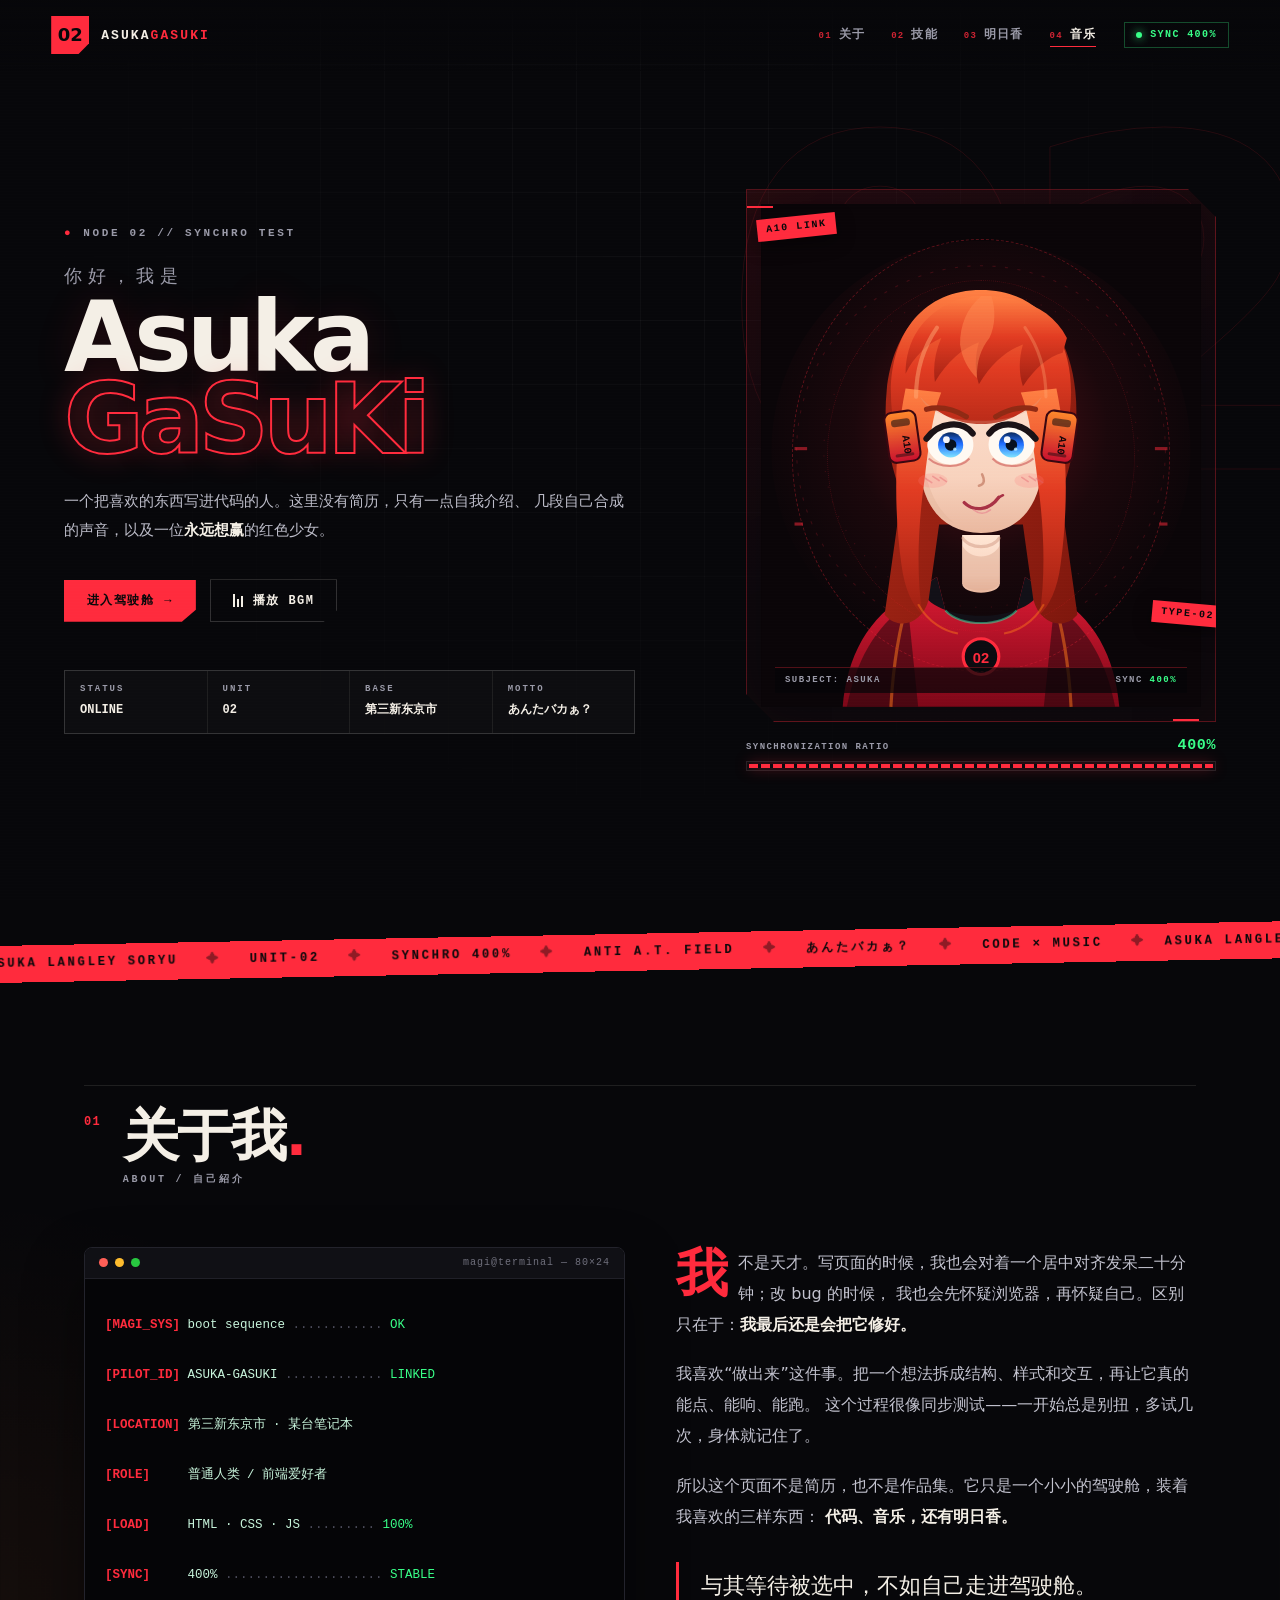
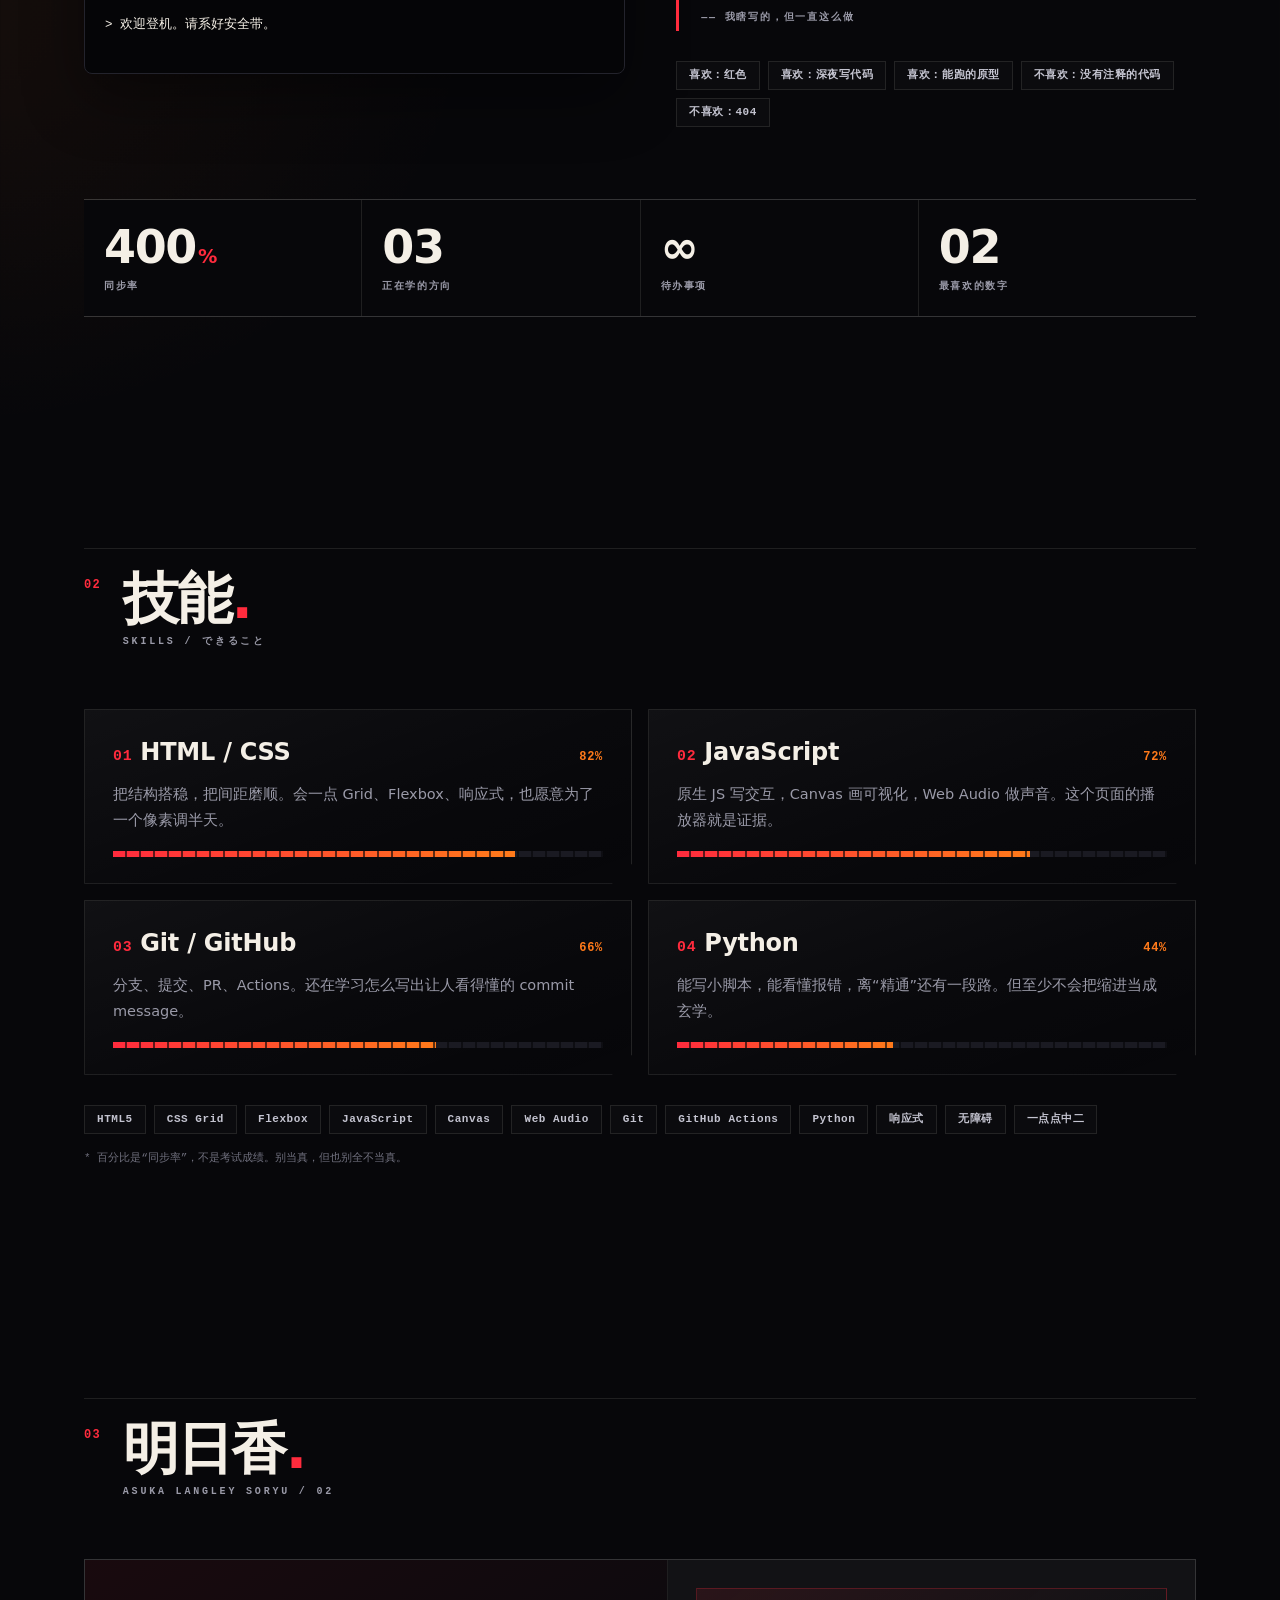
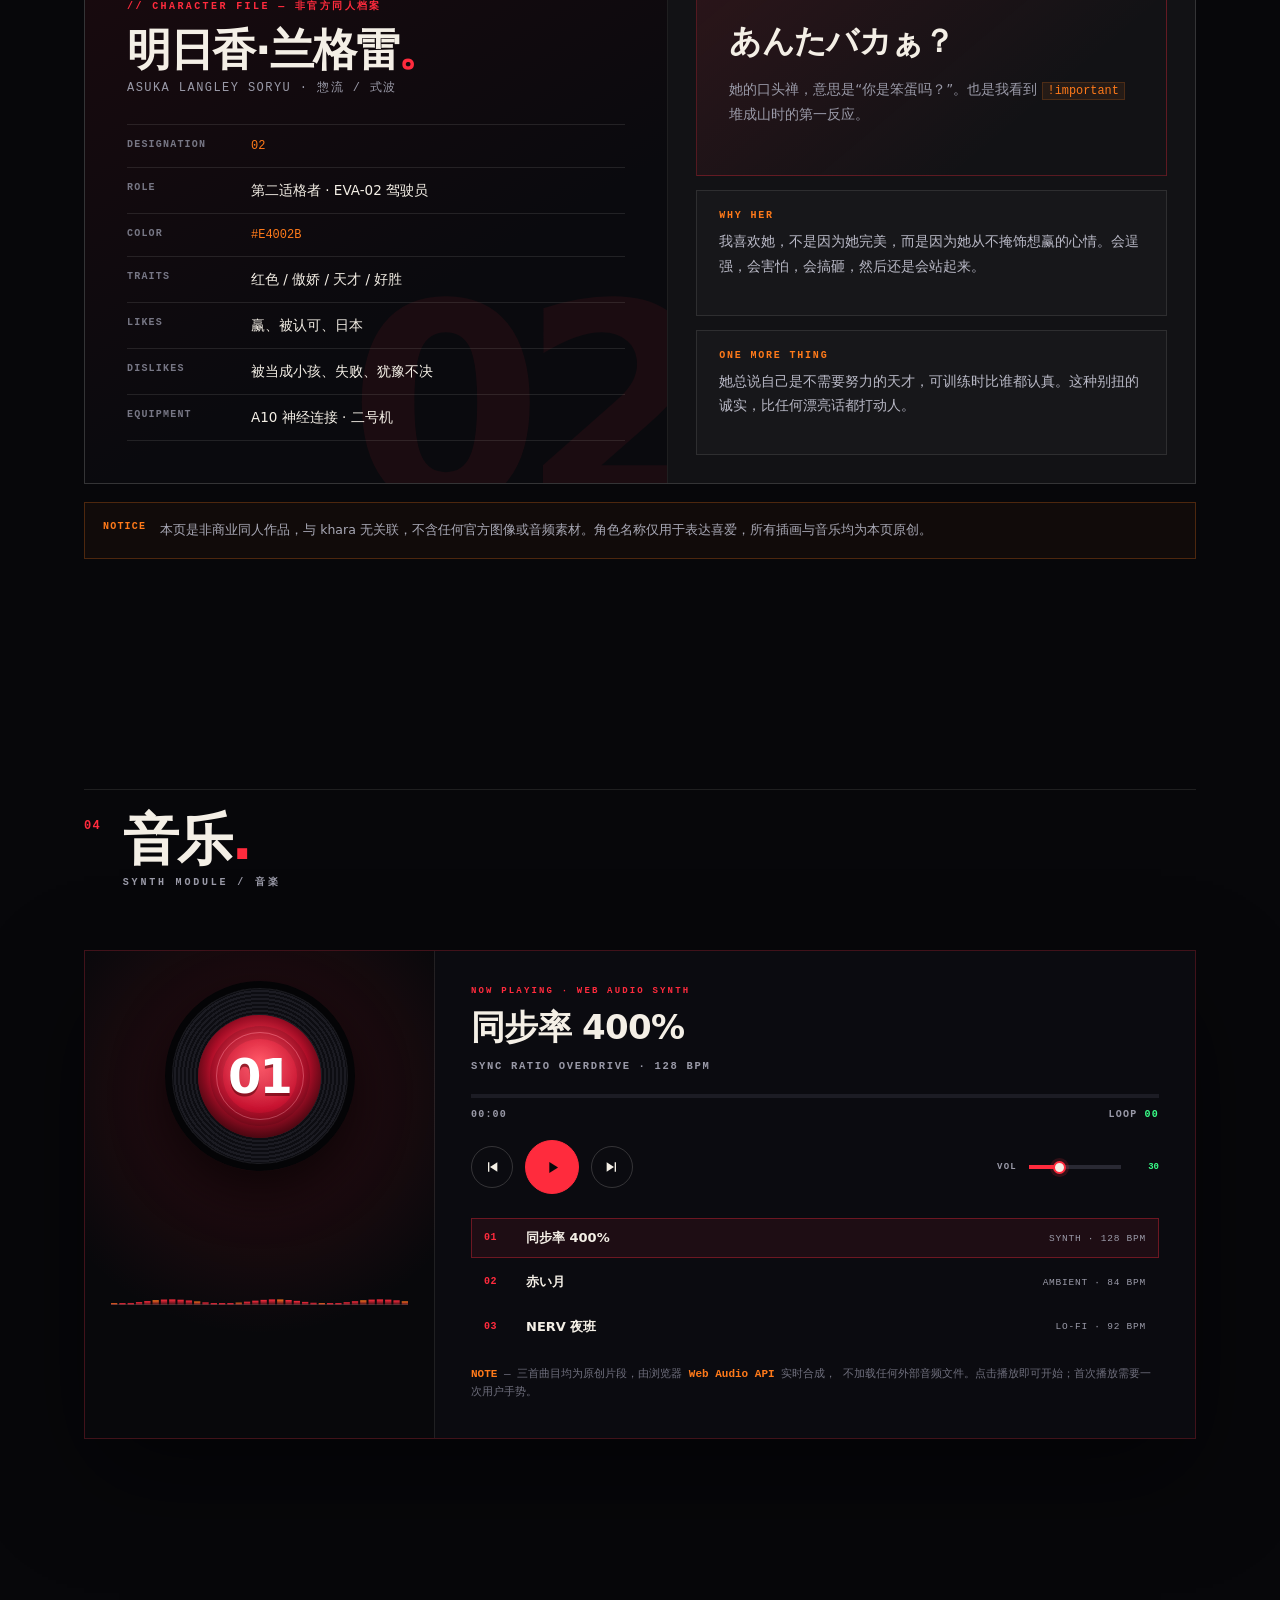
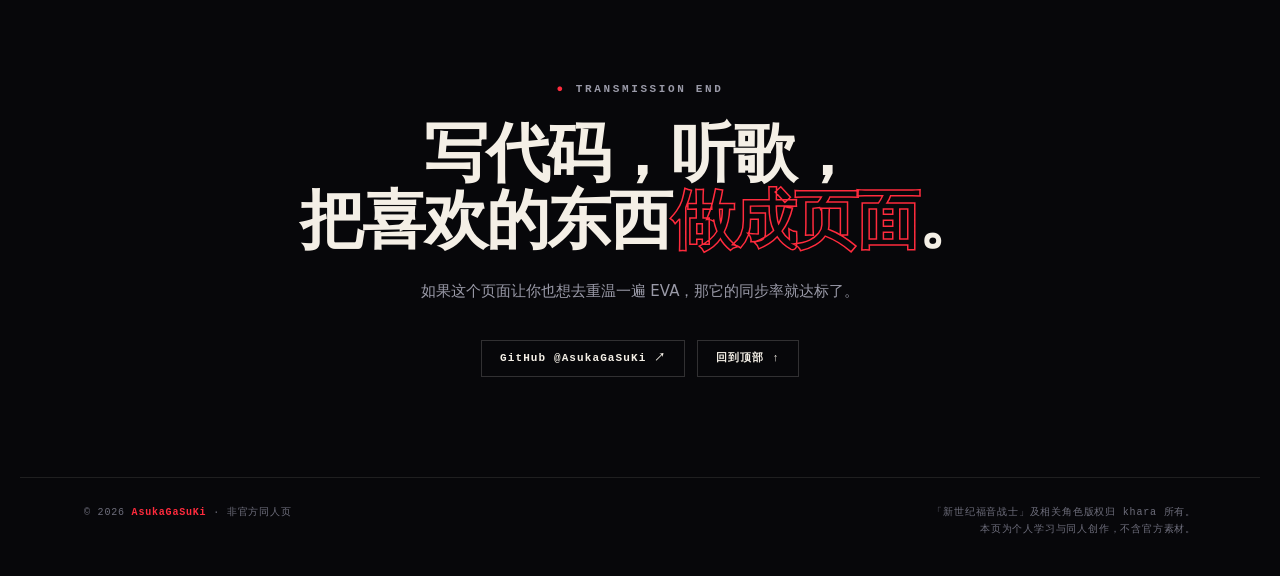
==== members/AsukaGaSuKi/index.html @ 510be4c4 "feat: 添加明日香主题个人网站" ====
<!DOCTYPE html>
<html lang="zh-CN">
<head>
<meta charset="UTF-8">
<meta name="viewport" content="width=device-width, initial-scale=1">
<title>AsukaGaSuKi | 同步率 400%</title>
<meta name="description" content="一个关于代码、音乐与明日香的非官方个人主页。">
<meta name="theme-color" content="#07070a">
<meta name="robots" content="index,follow">
<link rel="icon" href="data:image/svg+xml,%3Csvg xmlns='http://www.w3.org/2000/svg' viewBox='0 0 64 64'%3E%3Crect width='64' height='64' fill='%23ff2b3d'/%3E%3Ctext x='32' y='45' font-family='Arial Black,Arial,sans-serif' font-size='34' font-weight='900' text-anchor='middle' fill='%2307070a'%3E02%3C/text%3E%3C/svg%3E">
<script>document.documentElement.classList.add('js');</script>
<style>
/* ============================================================
   02 / 基础
   ============================================================ */
:root{
  --bg:#07070a;
  --bg2:#0c0c11;
  --panel:#101016;
  --line:rgba(244,239,230,.1);
  --line-strong:rgba(244,239,230,.18);
  --cream:#f4efe6;
  --muted:#9a9aa8;
  --red:#ff2b3d;
  --red-deep:#c8102e;
  --orange:#ff7a1a;
  --green:#39ff88;
  --display:"Arial Black","Segoe UI Black","Noto Sans SC",system-ui,sans-serif;
  --body:"Segoe UI","Noto Sans SC","Microsoft YaHei",system-ui,sans-serif;
  --mono:"Cascadia Code",Consolas,"SFMono-Regular",ui-monospace,monospace;
  --ease:cubic-bezier(.2,.8,.2,1);
}
*,*::before,*::after{box-sizing:border-box}
html{scroll-behavior:smooth;scroll-padding-top:92px;-webkit-text-size-adjust:100%}
body{
  margin:0;
  overflow-x:hidden;
  background:
    radial-gradient(1200px 800px at 85% -10%,rgba(255,43,61,.14),transparent 60%),
    radial-gradient(900px 700px at -5% 30%,rgba(255,122,26,.06),transparent 60%),
    var(--bg);
  color:var(--cream);
  font-family:var(--body);
  font-size:16px;
  line-height:1.7;
  -webkit-font-smoothing:antialiased;
}
body::before{
  content:"";
  position:fixed;inset:0;z-index:0;pointer-events:none;
  background-image:
    linear-gradient(rgba(255,255,255,.035) 1px,transparent 1px),
    linear-gradient(90deg,rgba(255,255,255,.035) 1px,transparent 1px);
  background-size:64px 64px;
  -webkit-mask-image:radial-gradient(circle at 50% 28%,#000 0%,transparent 72%);
  mask-image:radial-gradient(circle at 50% 28%,#000 0%,transparent 72%);
}
body::after{
  content:"";
  position:fixed;inset:0;z-index:90;pointer-events:none;opacity:.32;
  background:repeating-linear-gradient(0deg,rgba(255,255,255,.05) 0 1px,transparent 1px 3px);
  mix-blend-mode:overlay;
}
::selection{background:var(--red);color:#08080a}
img,svg{display:block;max-width:100%}
a{color:inherit}
button{font:inherit;color:inherit}
h1,h2,h3,p,ul,dl,dd,figure,blockquote{margin:0}
ul{padding:0;list-style:none}
:focus-visible{outline:2px solid var(--orange);outline-offset:4px}
.skip-link{
  position:fixed;left:16px;top:-80px;z-index:200;
  padding:10px 16px;background:var(--cream);color:#08080a;
  font:700 13px var(--mono);text-decoration:none;transition:top .2s var(--ease);
}
.skip-link:focus{top:16px}

/* ============================================================
   顶栏 / 滚动进度
   ============================================================ */
.progress-rail{position:fixed;top:0;left:0;right:0;height:2px;z-index:120;background:transparent}
.progress-rail span{display:block;height:100%;width:0;background:linear-gradient(90deg,var(--red),var(--orange))}
.site-header{
  position:fixed;top:0;left:0;right:0;z-index:100;
  display:flex;align-items:center;gap:28px;
  padding:16px clamp(18px,4vw,56px);
  border-bottom:1px solid transparent;
  background:linear-gradient(180deg,rgba(7,7,10,.94),rgba(7,7,10,.4) 70%,transparent);
  transition:background .3s var(--ease),border-color .3s var(--ease),padding .3s var(--ease);
}
.site-header.scrolled{
  padding-top:10px;padding-bottom:10px;
  background:rgba(7,7,10,.92);
  border-color:var(--line);
  -webkit-backdrop-filter:blur(12px);
  backdrop-filter:blur(12px);
}
.logo{display:flex;align-items:center;gap:12px;text-decoration:none;flex-shrink:0}
.logo-box{
  display:grid;place-items:center;
  width:38px;height:38px;
  background:var(--red);color:#08080a;
  font:900 18px/1 var(--display);
  clip-path:polygon(0 0,100% 0,100% 72%,72% 100%,0 100%);
  transition:transform .25s var(--ease),background .25s;
}
.logo:hover .logo-box{transform:rotate(-6deg) scale(1.05);background:var(--orange)}
.logo-text{font:800 13px/1 var(--mono);letter-spacing:.16em}
.logo-text em{font-style:normal;color:var(--red)}
.nav{display:flex;align-items:center;gap:26px;margin-left:auto}
.nav a{
  position:relative;
  display:flex;align-items:baseline;gap:7px;
  padding:6px 0;
  font:600 12px/1 var(--mono);letter-spacing:.1em;
  color:var(--muted);text-decoration:none;
  transition:color .2s;
}
.nav a span{font-size:9px;color:var(--red);opacity:.8}
.nav a::after{
  content:"";position:absolute;left:0;right:100%;bottom:0;height:1px;
  background:var(--red);transition:right .25s var(--ease);
}
.nav a:hover,.nav a.active{color:var(--cream)}
.nav a:hover::after,.nav a.active::after{right:0}
.sys-state{
  display:flex;align-items:center;gap:8px;
  padding:7px 11px;border:1px solid rgba(57,255,136,.28);
  font:600 10px/1 var(--mono);letter-spacing:.14em;color:var(--green);
  white-space:nowrap;
}
.sys-state i{
  width:6px;height:6px;border-radius:50%;background:var(--green);
  box-shadow:0 0 10px var(--green);
  animation:pulse 1.8s ease-in-out infinite;
}
@keyframes pulse{0%,100%{opacity:1;transform:scale(1)}50%{opacity:.35;transform:scale(.75)}}

/* ============================================================
   Hero
   ============================================================ */
.hero{
  position:relative;z-index:1;
  display:grid;grid-template-columns:minmax(0,1.05fr) minmax(0,.95fr);
  gap:clamp(32px,5vw,80px);
  align-items:center;
  max-width:1440px;min-height:100svh;
  margin:0 auto;
  padding:150px clamp(20px,5vw,80px) 90px;
}
.hero-ghost{
  position:absolute;right:-2vw;top:16%;z-index:0;
  font:900 clamp(260px,36vw,560px)/.72 var(--display);
  letter-spacing:-.06em;
  color:transparent;
  -webkit-text-stroke:1px rgba(255,43,61,.12);
  pointer-events:none;user-select:none;
}
.hero-copy{position:relative;z-index:2;max-width:660px}
.eyebrow{
  display:flex;align-items:center;gap:10px;
  margin-bottom:26px;
  font:600 11px/1.4 var(--mono);letter-spacing:.24em;
  color:var(--muted);text-transform:uppercase;
}
.eyebrow .blink{color:var(--red);animation:pulse 1.4s steps(2,end) infinite}
.hero h1{margin-bottom:26px}
.h1-small{
  display:block;margin-bottom:12px;
  font:500 clamp(14px,1.4vw,18px)/1 var(--body);
  letter-spacing:.34em;color:var(--muted);
}
.h1-big{display:block;font-family:var(--display);font-size:clamp(52px,7.6vw,112px);line-height:.84;letter-spacing:-.055em}
.h1-big span{display:block}
.h1-big .solid{color:var(--cream);text-shadow:0 0 40px rgba(255,43,61,.12)}
.h1-big .outline{
  color:transparent;
  -webkit-text-stroke:2px var(--red);
  text-shadow:0 0 30px rgba(255,43,61,.25);
  transition:color .35s var(--ease),-webkit-text-stroke-color .35s;
}
.h1-big:hover .outline{color:rgba(255,43,61,.12)}
.hero-lead{max-width:560px;color:#bcbcc8;font-size:clamp(15px,1.2vw,17px);line-height:1.9}
.hero-lead strong{color:var(--cream);font-weight:600}
.hero-actions{display:flex;flex-wrap:wrap;align-items:center;gap:14px;margin-top:34px}
.btn{
  display:inline-flex;align-items:center;justify-content:center;gap:10px;
  padding:14px 22px;border:1px solid var(--line-strong);background:transparent;
  font:700 12px/1 var(--mono);letter-spacing:.12em;text-decoration:none;
  cursor:pointer;
  clip-path:polygon(0 0,100% 0,100% 72%,calc(100% - 14px) 100%,0 100%);
  transition:background .22s,color .22s,border-color .22s,transform .22s var(--ease);
}
.btn:hover{transform:translateY(-2px)}
.btn-primary{background:var(--red);border-color:var(--red);color:#08080a}
.btn-primary:hover{background:var(--orange);border-color:var(--orange)}
.btn-primary span{transition:transform .22s var(--ease)}
.btn-primary:hover span{transform:translateX(4px)}
.btn-ghost{color:var(--cream)}
.btn-ghost:hover{border-color:var(--red);color:var(--red)}
.eq{display:inline-flex;align-items:flex-end;gap:2px;height:13px}
.eq i{display:block;width:2px;height:100%;background:currentColor;transform-origin:bottom;animation:eq 1s ease-in-out infinite}
.eq i:nth-child(2){animation-delay:.18s;height:62%}
.eq i:nth-child(3){animation-delay:.36s;height:82%}
@keyframes eq{0%,100%{transform:scaleY(.35)}50%{transform:scaleY(1)}}
.facts{
  display:grid;grid-template-columns:repeat(4,minmax(0,1fr));
  gap:1px;margin-top:48px;
  background:var(--line);border:1px solid var(--line);
}
.facts div{background:rgba(7,7,10,.72);padding:14px 15px}
.facts dt{font:600 9px/1 var(--mono);letter-spacing:.22em;color:var(--muted)}
.facts dd{margin-top:8px;font:600 12px/1.4 var(--mono);color:var(--cream)}

.hero-art{position:relative;z-index:2;width:min(100%,470px);justify-self:end}
.art-hud{
  position:relative;padding:14px;
  border:1px solid rgba(255,43,61,.3);
  background:linear-gradient(155deg,rgba(255,43,61,.09),rgba(10,10,14,.5) 55%);
  clip-path:polygon(0 0,calc(100% - 28px) 0,100% 28px,100% 100%,28px 100%,0 calc(100% - 28px));
  box-shadow:0 40px 100px rgba(0,0,0,.55),inset 0 0 60px rgba(255,43,61,.05);
}
.art-hud::before,.art-hud::after{
  content:"";position:absolute;width:26px;height:2px;background:var(--red);z-index:3;
}
.art-hud::before{left:0;top:16px}
.art-hud::after{right:16px;bottom:0}
.art-inner{
  position:relative;overflow:hidden;
  background:radial-gradient(circle at 50% 34%,#220910,#08080c 68%);
  aspect-ratio:420/480;
}
.ring{
  position:absolute;inset:7%;z-index:2;
  border:1px dashed rgba(255,43,61,.32);border-radius:50%;
  animation:spin 48s linear infinite;pointer-events:none;
}
.ring.r2{inset:15%;border-style:dotted;animation-duration:34s;animation-direction:reverse;opacity:.6}
@keyframes spin{to{transform:rotate(360deg)}}
.portrait{position:relative;z-index:1;width:100%;height:100%;object-fit:cover}
.eye{transform-box:fill-box;transform-origin:center;animation:blink 7.5s infinite}
@keyframes blink{0%,92%,100%{transform:scaleY(1)}94%,95.5%{transform:scaleY(.06)}}
.art-tag{
  position:absolute;z-index:4;
  padding:6px 9px;background:var(--red);color:#08080a;
  font:800 10px/1 var(--mono);letter-spacing:.16em;
  box-shadow:0 6px 18px rgba(0,0,0,.45);
}
.tag-a{left:10px;top:26px;transform:rotate(-6deg)}
.tag-b{right:-8px;bottom:96px;transform:rotate(5deg)}
.art-caption{
  position:absolute;left:14px;right:14px;bottom:14px;z-index:4;
  display:flex;justify-content:space-between;gap:10px;
  padding:8px 10px;
  background:rgba(5,5,7,.72);
  border-top:1px solid rgba(255,43,61,.3);
  font:600 9px/1 var(--mono);letter-spacing:.16em;color:var(--muted);
}
.art-caption b{color:var(--green);font-weight:600}
.sync-wrap{margin-top:16px;font:600 9px/1 var(--mono);letter-spacing:.16em;color:var(--muted)}
.sync-top{display:flex;justify-content:space-between;align-items:baseline;margin-bottom:8px}
.sync-top b{font:800 15px/1 var(--mono);color:var(--green);letter-spacing:.04em}
.sync-track{height:10px;padding:2px;border:1px solid var(--line);background:#0a0a0e}
.sync-fill{
  height:100%;width:0;
  background:repeating-linear-gradient(90deg,var(--red) 0 9px,transparent 9px 12px);
  box-shadow:0 0 14px rgba(255,43,61,.5);
  transition:width 2s var(--ease);
}

/* ============================================================
   Marquee
   ============================================================ */
.marquee{
  position:relative;z-index:2;
  margin:34px 0 0;
  overflow:hidden;
  border-top:1px solid var(--red);
  border-bottom:1px solid var(--red);
  background:var(--red);color:#08080a;
  transform:rotate(-1.1deg) scale(1.02);
}
.marquee-track{display:flex;width:max-content;animation:marq 30s linear infinite}
.marquee-track span{
  display:block;padding:11px 0;
  font:800 12px/1 var(--mono);letter-spacing:.22em;white-space:nowrap;
}
.marquee-track span i{font-style:normal;padding:0 18px;opacity:.45}
@keyframes marq{to{transform:translateX(-50%)}}

/* ============================================================
   通用 section
   ============================================================ */
.section{
  position:relative;z-index:1;
  max-width:1240px;margin:0 auto;
  padding:clamp(76px,9vw,132px) clamp(20px,5vw,80px);
}
.section-head{
  display:grid;grid-template-columns:auto minmax(0,1fr);column-gap:22px;
  align-items:end;
  padding-top:22px;margin-bottom:clamp(36px,5vw,60px);
  border-top:1px solid var(--line);
}
.section-no{
  grid-row:span 2;align-self:start;
  font:800 12px/1 var(--mono);letter-spacing:.1em;color:var(--red);
  padding-top:8px;
}
.section-head h2{
  font:900 clamp(32px,4.4vw,58px)/1 var(--display);
  letter-spacing:-.03em;
}
.section-head h2 .dot{color:var(--red)}
.section-head p{
  grid-column:2;
  margin-top:8px;
  font:600 10px/1.4 var(--mono);letter-spacing:.28em;color:var(--muted);
  text-transform:uppercase;
}
[data-reveal]{transition:opacity .7s var(--ease),transform .7s var(--ease)}
.js [data-reveal]{opacity:0;transform:translateY(26px)}
.js [data-reveal].in{opacity:1;transform:none}

/* ============================================================
   01 关于
   ============================================================ */
.about-grid{
  display:grid;grid-template-columns:minmax(0,1.02fr) minmax(0,.98fr);
  gap:clamp(28px,4vw,56px);align-items:start;
}
.terminal{
  overflow:hidden;
  border:1px solid #23232c;border-radius:8px;
  background:#050507;
  box-shadow:0 24px 60px rgba(0,0,0,.4);
}
.terminal-bar{
  display:flex;align-items:center;gap:7px;
  padding:10px 14px;
  border-bottom:1px solid #202028;
  background:#101015;
}
.terminal-bar span{width:9px;height:9px;border-radius:50%;background:#2a2a33}
.terminal-bar span:nth-child(1){background:#ff5f57}
.terminal-bar span:nth-child(2){background:#febc2e}
.terminal-bar span:nth-child(3){background:#28c840}
.terminal-bar em{
  margin-left:auto;
  font:500 10px/1 var(--mono);letter-spacing:.1em;color:#6f6f7c;font-style:normal;
}
.boot-log{
  padding:22px 20px;min-height:250px;
  font:500 12.5px/2 var(--mono);color:#c8f5dc;
  white-space:pre-wrap;overflow-x:auto;
}
.boot-log .ln{display:block}
.js .boot-log .ln{opacity:0;animation:bootIn .32s var(--ease) forwards}
.boot-log .ln:nth-child(1){animation-delay:.15s}
.boot-log .ln:nth-child(2){animation-delay:.42s}
.boot-log .ln:nth-child(3){animation-delay:.69s}
.boot-log .ln:nth-child(4){animation-delay:.96s}
.boot-log .ln:nth-child(5){animation-delay:1.23s}
.boot-log .ln:nth-child(6){animation-delay:1.5s}
.boot-log .ln:nth-child(7){animation-delay:1.86s}
@keyframes bootIn{from{opacity:0;transform:translateX(-8px)}to{opacity:1;transform:none}}
.boot-log b{color:var(--red);font-weight:600}
.boot-log em{color:var(--green);font-style:normal}
.boot-log i{color:#4d4d5c;font-style:normal}
.boot-log .welcome{color:var(--cream)}
.about-copy p{color:#c2c2ce;font-size:16px;line-height:1.95;margin-bottom:18px}
.about-copy p:first-child::first-letter{
  float:left;margin:6px 10px 0 0;
  font:900 52px/.8 var(--display);color:var(--red);
}
.about-copy strong{color:var(--cream);font-weight:600}
blockquote.pull{
  margin:30px 0;
  padding:6px 0 6px 22px;
  border-left:3px solid var(--red);
  font-size:clamp(18px,2vw,22px);line-height:1.6;color:var(--cream);
}
blockquote.pull footer{
  margin-top:8px;font:600 10px/1.4 var(--mono);letter-spacing:.18em;color:var(--muted);
}
code{
  padding:1px 5px;
  font-family:var(--mono);font-size:.88em;color:var(--orange);
  background:rgba(255,122,26,.08);
  border:1px solid rgba(255,122,26,.18);
}
.stat-row{
  display:grid;grid-template-columns:repeat(4,minmax(0,1fr));
  gap:1px;margin-top:clamp(42px,6vw,72px);
  background:var(--line);border-top:1px solid var(--line);border-bottom:1px solid var(--line);
}
.stat{background:var(--bg);padding:24px 20px 22px}
.stat b{display:block;font:900 clamp(32px,4vw,46px)/1 var(--display);color:var(--cream);letter-spacing:-.03em}
.stat b small{font-size:.42em;color:var(--red);margin-left:2px}
.stat span{display:block;margin-top:10px;font:600 10px/1.4 var(--mono);letter-spacing:.16em;color:var(--muted)}

/* ============================================================
   02 技能
   ============================================================ */
.skill-grid{display:grid;grid-template-columns:repeat(2,minmax(0,1fr));gap:16px}
.skill-card{
  position:relative;
  padding:28px 28px 26px;
  border:1px solid var(--line);
  background:linear-gradient(160deg,rgba(255,255,255,.045),rgba(255,255,255,.012) 55%,transparent);
  clip-path:polygon(0 0,100% 0,100% calc(100% - 20px),calc(100% - 20px) 100%,0 100%);
  transition:border-color .3s,transform .3s var(--ease),background .3s;
}
.skill-card:hover{transform:translateY(-5px);border-color:rgba(255,43,61,.5);background:linear-gradient(160deg,rgba(255,43,61,.09),rgba(255,255,255,.015) 55%,transparent)}
.skill-top{display:flex;align-items:baseline;justify-content:space-between;gap:16px;margin-bottom:14px}
.skill-card h3{font:800 clamp(19px,2vw,24px)/1.2 var(--display);letter-spacing:-.01em}
.skill-card h3 span{color:var(--red);font-size:.62em;margin-right:8px;font-family:var(--mono);letter-spacing:.05em}
.skill-num{font:800 12px/1 var(--mono);color:var(--orange);letter-spacing:.06em}
.skill-card p{color:var(--muted);font-size:14.5px;line-height:1.8;min-height:52px}
.meter{position:relative;height:6px;margin-top:18px;background:#1a1a22;overflow:hidden}
.meter i{
  position:absolute;inset:0;width:var(--level,50%);
  background:linear-gradient(90deg,var(--red),var(--orange));
  transform:scaleX(0);transform-origin:left;
  transition:transform 1.2s var(--ease);
}
.skill-card.in .meter i{transform:scaleX(1)}
.meter::after{
  content:"";position:absolute;inset:0;pointer-events:none;
  background:repeating-linear-gradient(90deg,transparent 0 12px,rgba(7,7,10,.65) 12px 14px);
}
.tag-cloud{display:flex;flex-wrap:wrap;gap:8px;margin-top:30px}
.tag-cloud li{
  padding:8px 12px;border:1px solid var(--line);
  font:600 11px/1 var(--mono);letter-spacing:.05em;color:#c4c4d0;
  background:rgba(255,255,255,.02);
  transition:border-color .2s,color .2s,background .2s;
}
.tag-cloud li:hover{border-color:var(--red);color:var(--red);background:rgba(255,43,61,.06)}
.fineprint{margin-top:16px;font:500 11px/1.6 var(--mono);color:#6f6f7d}

/* ============================================================
   03 明日香
   ============================================================ */
.asuka-wrap{
  display:grid;grid-template-columns:minmax(0,1.05fr) minmax(0,.95fr);
  gap:1px;background:var(--line);border:1px solid var(--line);
}
.asuka-card{
  position:relative;overflow:hidden;
  padding:clamp(26px,3.4vw,42px);
  background:linear-gradient(150deg,#190a0e,#0a0a0e 62%);
}
.asuka-card::after{
  content:"02";position:absolute;right:-26px;bottom:-64px;
  font:900 clamp(180px,22vw,280px)/1 var(--display);
  color:rgba(255,43,61,.07);letter-spacing:-.08em;pointer-events:none;
}
.asuka-kicker{font:700 10px/1 var(--mono);letter-spacing:.24em;color:var(--red);margin-bottom:16px}
.asuka-card h3{
  font:900 clamp(26px,3.4vw,44px)/1.02 var(--display);
  letter-spacing:-.03em;margin-bottom:6px;
}
.asuka-card h3 em{font-style:normal;color:var(--red)}
.asuka-sub{margin-bottom:26px;font:500 12px/1.6 var(--mono);letter-spacing:.12em;color:var(--muted)}
.profile-rows{position:relative;z-index:1;display:grid;gap:0;border-top:1px solid var(--line)}
.profile-rows div{display:grid;grid-template-columns:110px minmax(0,1fr);gap:14px;padding:11px 0;border-bottom:1px solid var(--line)}
.profile-rows dt{font:600 10px/1.7 var(--mono);letter-spacing:.12em;color:#777785}
.profile-rows dd{font-size:13.5px;line-height:1.7;color:var(--cream)}
.profile-rows dd.mono{font-family:var(--mono);font-size:12px;color:var(--orange)}
.asuka-side{display:grid;gap:14px;padding:clamp(20px,2.6vw,28px);background:rgba(10,10,14,.6)}
.quote-big{
  padding:clamp(22px,3vw,32px);
  border:1px solid rgba(255,43,61,.28);
  background:linear-gradient(140deg,rgba(255,43,61,.1),transparent 70%);
}
.quote-big q{display:block;quotes:none;font:900 clamp(22px,2.6vw,32px)/1.3 var(--display);letter-spacing:-.02em}
.quote-big q::before,.quote-big q::after{content:""}
.quote-big p{margin-top:14px;color:var(--muted);font-size:13.5px;line-height:1.8}
.note-card{padding:20px 22px;border:1px solid var(--line);background:rgba(255,255,255,.02)}
.note-card h4{margin:0 0 8px;font:700 10px/1 var(--mono);letter-spacing:.18em;color:var(--orange)}
.note-card p{color:#b9b9c6;font-size:13.5px;line-height:1.8}
.notice{
  display:flex;gap:14px;align-items:flex-start;
  margin-top:18px;padding:16px 18px;
  border:1px solid rgba(255,122,26,.25);
  background:rgba(255,122,26,.045);
}
.notice b{flex-shrink:0;font:800 10px/1.6 var(--mono);letter-spacing:.12em;color:var(--orange)}
.notice p{font-size:12.5px;line-height:1.8;color:#a9a9b6}

/* ============================================================
   04 音乐
   ============================================================ */
.player{
  display:grid;grid-template-columns:minmax(270px,350px) minmax(0,1fr);
  border:1px solid rgba(255,43,61,.22);
  background:#0b0b10;
  box-shadow:0 40px 100px rgba(0,0,0,.45);
}
.player-visual{
  display:flex;flex-direction:column;align-items:center;gap:22px;
  padding:30px 26px;
  border-right:1px solid var(--line);
  background:radial-gradient(circle at 50% 30%,rgba(255,43,61,.16),transparent 62%),#08080b;
}
.disc{
  position:relative;
  display:grid;place-items:center;
  width:min(190px,58vw);aspect-ratio:1;border-radius:50%;
  border:7px solid #040406;
  background:repeating-radial-gradient(circle at 50% 50%,#1b1b22 0 2px,#0d0d12 2px 4px);
  box-shadow:0 20px 50px rgba(0,0,0,.65),inset 0 0 0 1px rgba(255,255,255,.06);
}
.disc::before{
  content:"";position:absolute;inset:15%;border-radius:50%;
  background:radial-gradient(circle at 50% 38%,#ff4d5e,#c8102e 48%,#650a18 78%,#2a040a);
  box-shadow:inset 0 0 24px rgba(0,0,0,.5);
}
.disc::after{
  content:"";position:absolute;width:88px;height:88px;border-radius:50%;
  border:1px solid rgba(255,255,255,.22);
  box-shadow:0 0 0 6px rgba(0,0,0,.12),inset 0 0 0 6px rgba(0,0,0,.1);
  z-index:1;
}
.disc span{
  position:relative;z-index:2;
  font:900 clamp(36px,4vw,48px)/1 var(--display);letter-spacing:-.04em;
  color:#fff;text-shadow:0 3px 0 rgba(80,0,8,.55),0 0 30px rgba(255,255,255,.25);
}
.player.playing .disc{animation:spin 9s linear infinite}
.viz{width:100%;height:112px;display:block}
.player-main{display:flex;flex-direction:column;gap:12px;padding:clamp(24px,3vw,36px)}
.player-kicker{font:700 9px/1 var(--mono);letter-spacing:.24em;color:var(--red)}
.track-title{font:900 clamp(24px,2.8vw,34px)/1.15 var(--display);letter-spacing:-.02em}
.track-sub{font:600 10.5px/1.4 var(--mono);letter-spacing:.16em;color:var(--muted)}
.progress{position:relative;height:4px;margin-top:8px;background:#1c1c24;overflow:hidden}
.progress i{display:block;height:100%;width:0;background:linear-gradient(90deg,var(--red),var(--orange));box-shadow:0 0 10px rgba(255,43,61,.5)}
.time-row{display:flex;justify-content:space-between;gap:12px;font:600 10px/1 var(--mono);letter-spacing:.12em;color:var(--muted)}
.time-row b{color:var(--green);font-weight:600}
.controls{display:flex;align-items:center;gap:12px;margin-top:8px;flex-wrap:wrap}
.ctrl{
  display:grid;place-items:center;
  width:42px;height:42px;padding:0;
  border:1px solid var(--line-strong);border-radius:50%;
  background:transparent;cursor:pointer;
  transition:border-color .2s,color .2s,background .2s,transform .2s;
}
.ctrl:hover{border-color:var(--red);color:var(--red);transform:translateY(-2px)}
.ctrl svg{width:16px;height:16px}
.ctrl.play{
  width:54px;height:54px;
  border-color:var(--red);background:var(--red);color:#08080a;
}
.ctrl.play:hover{background:var(--orange);border-color:var(--orange);color:#08080a}
.ctrl.play svg{width:19px;height:19px}
.volume{display:flex;align-items:center;gap:10px;margin-left:auto;min-width:130px}
.volume label{font:600 9px/1 var(--mono);letter-spacing:.14em;color:var(--muted)}
.volume output{font:600 9px/1 var(--mono);color:var(--green);min-width:26px;text-align:right}
input[type="range"]{
  -webkit-appearance:none;appearance:none;
  width:92px;height:4px;padding:0;border:0;outline:none;cursor:pointer;
  background:linear-gradient(90deg,var(--red) var(--v,30%),#292933 var(--v,30%));
}
input[type="range"]::-webkit-slider-thumb{
  -webkit-appearance:none;appearance:none;
  width:13px;height:13px;border-radius:50%;background:var(--cream);
  border:2px solid var(--red);box-shadow:0 0 0 3px rgba(255,43,61,.16);
}
input[type="range"]::-moz-range-thumb{
  width:11px;height:11px;border-radius:50%;background:var(--cream);
  border:2px solid var(--red);
}
.tracklist{display:grid;gap:4px;margin-top:12px}
.tracklist button{
  display:grid;grid-template-columns:30px minmax(0,1fr) auto;align-items:center;gap:12px;
  padding:10px 12px;border:1px solid transparent;background:transparent;
  text-align:left;cursor:pointer;
  transition:background .2s,border-color .2s,padding .2s;
}
.tracklist button:hover{background:rgba(255,255,255,.035);border-color:var(--line)}
.tracklist button[aria-current="true"]{background:rgba(255,43,61,.08);border-color:rgba(255,43,61,.35)}
.tracklist .idx{font:700 10px/1 var(--mono);color:var(--red);letter-spacing:.06em}
.tracklist .name{font-size:13px;font-weight:600;line-height:1.4}
.tracklist .meta{font:500 9.5px/1.4 var(--mono);color:var(--muted);letter-spacing:.08em;white-space:nowrap}
.player-note{margin-top:6px;font:500 11px/1.7 var(--mono);color:#6f6f7d}
.player-note b{color:var(--orange);font-weight:600}
.player-error{display:none;color:#ff9aa4;font-size:12px;line-height:1.7}
.player-error.show{display:block}

/* ============================================================
   Outro / footer
   ============================================================ */
.outro{
  position:relative;z-index:1;
  max-width:1240px;margin:0 auto;
  padding:clamp(80px,10vw,150px) clamp(20px,5vw,80px) clamp(60px,8vw,100px);
  text-align:center;
}
.outro .eyebrow{justify-content:center;margin-bottom:22px}
.outro h2{
  font:900 clamp(32px,5vw,64px)/1.06 var(--display);
  letter-spacing:-.035em;margin-bottom:22px;
}
.outro h2 em{font-style:normal;color:transparent;-webkit-text-stroke:1.5px var(--red)}
.outro p.lead{max-width:560px;margin:0 auto;color:var(--muted);font-size:15px;line-height:1.9}
.outro-links{display:flex;flex-wrap:wrap;justify-content:center;gap:12px;margin-top:34px}
.outro-links a{
  display:inline-flex;align-items:center;gap:8px;
  padding:12px 18px;border:1px solid var(--line-strong);
  font:600 11px/1 var(--mono);letter-spacing:.1em;text-decoration:none;
  transition:border-color .2s,color .2s,background .2s;
}
.outro-links a:hover{border-color:var(--red);color:var(--red);background:rgba(255,43,61,.05)}
.site-footer{
  position:relative;z-index:1;
  display:flex;flex-wrap:wrap;justify-content:space-between;gap:16px;
  max-width:1240px;margin:0 auto;
  padding:26px clamp(20px,5vw,80px) 38px;
  border-top:1px solid var(--line);
  font:500 10px/1.7 var(--mono);letter-spacing:.08em;color:#6d6d7b;
}
.site-footer .disclaimer{max-width:520px;text-align:right}
.site-footer b{color:var(--red);font-weight:700}

/* ============================================================
   响应式
   ============================================================ */
@media (max-width:1080px){
  .nav{gap:18px}
  .sys-state{display:none}
  .hero{grid-template-columns:1fr;min-height:auto;padding-top:130px}
  .hero-copy{max-width:720px}
  .hero-art{justify-self:start;width:min(100%,440px);margin-top:10px}
  .hero-ghost{top:6%;right:-6vw;opacity:.7}
  .about-grid{grid-template-columns:1fr}
  .asuka-wrap{grid-template-columns:1fr}
  .player{grid-template-columns:1fr}
  .player-visual{border-right:0;border-bottom:1px solid var(--line)}
  .disc{width:150px}
  .viz{max-width:440px}
}
@media (max-width:760px){
  .site-header{gap:14px}
  .nav{display:none}
  .sys-state{display:flex;margin-left:auto}
  .logo-text{display:none}
  .hero{padding-top:112px;padding-bottom:64px}
  .facts{grid-template-columns:repeat(2,minmax(0,1fr))}
  .stat-row{grid-template-columns:repeat(2,minmax(0,1fr))}
  .skill-grid{grid-template-columns:1fr}
  .section-head{grid-template-columns:1fr;row-gap:10px}
  .section-no{grid-row:auto;padding-top:0}
  .section-head p{grid-column:1}
  .profile-rows div{grid-template-columns:96px minmax(0,1fr)}
  .volume{margin-left:0;width:100%}
  .site-footer{flex-direction:column}
  .site-footer .disclaimer{text-align:left}
}
@media (max-width:520px){
  body{font-size:15px}
  .boot-log{font-size:10.5px;line-height:2.05;padding:18px 14px}
  .hero{padding-left:18px;padding-right:18px}
  .section{padding-left:18px;padding-right:18px}
  .h1-big{font-size:clamp(44px,13vw,64px)}
  .hero-actions{flex-direction:column;align-items:stretch}
  .btn{justify-content:center}
  .tracklist .meta{display:none}
  .tracklist button{grid-template-columns:24px minmax(0,1fr)}
  .art-caption{font-size:8px;letter-spacing:.1em}
}
@media (prefers-reduced-motion:reduce){
  html{scroll-behavior:auto}
  *,*::before,*::after{
    animation-duration:.001ms !important;
    animation-iteration-count:1 !important;
    transition-duration:.001ms !important;
  }
  .js [data-reveal]{opacity:1;transform:none}
  .js .boot-log .ln{opacity:1}
}
</style>
</head>
<body>
<a class="skip-link" href="#main">跳到主要内容</a>
<div class="progress-rail" aria-hidden="true"><span id="scroll-progress"></span></div>

<header class="site-header" id="site-header">
  <a class="logo" href="#top" aria-label="回到顶部">
    <span class="logo-box" aria-hidden="true">02</span>
    <span class="logo-text">ASUKA<em>GASUKI</em></span>
  </a>
  <nav class="nav" aria-label="页面导航">
    <a href="#about"><span>01</span>关于</a>
    <a href="#skills"><span>02</span>技能</a>
    <a href="#asuka"><span>03</span>明日香</a>
    <a href="#music"><span>04</span>音乐</a>
  </nav>
  <div class="sys-state" aria-hidden="true"><i></i>SYNC 400%</div>
</header>

<main id="main">
  <section class="hero" id="top">
    <div class="hero-ghost" aria-hidden="true">02</div>

    <div class="hero-copy">
      <p class="eyebrow"><span class="blink">●</span> NODE 02 // SYNCHRO TEST</p>
      <h1>
        <span class="h1-small">你好，我是</span>
        <span class="h1-big"><span class="solid">Asuka</span><span class="outline">GaSuKi</span></span>
      </h1>
      <p class="hero-lead">
        一个把喜欢的东西写进代码的人。这里没有简历，只有一点自我介绍、
        几段自己合成的声音，以及一位<strong>永远想赢</strong>的红色少女。
      </p>
      <div class="hero-actions">
        <a class="btn btn-primary" href="#about">进入驾驶舱 <span aria-hidden="true">→</span></a>
        <button class="btn btn-ghost" id="hero-play" type="button">
          <span class="eq" aria-hidden="true"><i></i><i></i><i></i></span> 播放 BGM
        </button>
      </div>
      <dl class="facts">
        <div><dt>STATUS</dt><dd>ONLINE</dd></div>
        <div><dt>UNIT</dt><dd>02</dd></div>
        <div><dt>BASE</dt><dd>第三新东京市</dd></div>
        <div><dt>MOTTO</dt><dd>あんたバカぁ？</dd></div>
      </dl>
    </div>

    <div class="hero-art">
      <div class="art-hud">
        <span class="art-tag tag-a">A10 LINK</span>
        <span class="art-tag tag-b">TYPE-02</span>
        <div class="art-inner">
          <div class="ring" aria-hidden="true"></div>
          <div class="ring r2" aria-hidden="true"></div>
          <svg class="portrait" viewBox="0 0 420 480" role="img" aria-labelledby="portrait-title">
            <title id="portrait-title">明日香风格的红发少女矢量插画</title>
            <defs>
              <radialGradient id="halo" cx="50%" cy="45%" r="55%">
                <stop offset="0%" stop-color="#ff2b3d" stop-opacity=".3"/>
                <stop offset="55%" stop-color="#ff2b3d" stop-opacity=".07"/>
                <stop offset="100%" stop-color="#ff2b3d" stop-opacity="0"/>
              </radialGradient>
              <linearGradient id="hair" x1="0" y1="0" x2="0" y2="1">
                <stop offset="0%" stop-color="#ff8043"/>
                <stop offset="45%" stop-color="#e23c22"/>
                <stop offset="100%" stop-color="#9e1f12"/>
              </linearGradient>
              <linearGradient id="hairShade" x1="0" y1="0" x2="1" y2="1">
                <stop offset="0%" stop-color="#b02a17"/>
                <stop offset="100%" stop-color="#7e170d"/>
              </linearGradient>
              <linearGradient id="skin" x1="0" y1="0" x2="0" y2="1">
                <stop offset="0%" stop-color="#ffe6d5"/>
                <stop offset="70%" stop-color="#f8d2bd"/>
                <stop offset="100%" stop-color="#eab89f"/>
              </linearGradient>
              <linearGradient id="suit" x1="0" y1="0" x2="0" y2="1">
                <stop offset="0%" stop-color="#e01b34"/>
                <stop offset="100%" stop-color="#7d0718"/>
              </linearGradient>
              <linearGradient id="iris" x1="0" y1="0" x2="0" y2="1">
                <stop offset="0%" stop-color="#0a2a5e"/>
                <stop offset="45%" stop-color="#1f6cff"/>
                <stop offset="100%" stop-color="#7fe3ff"/>
              </linearGradient>
              <linearGradient id="clip" x1="0" y1="0" x2="0" y2="1">
                <stop offset="0%" stop-color="#ff8a2b"/>
                <stop offset="100%" stop-color="#c8102e"/>
              </linearGradient>
            </defs>

            <rect width="420" height="480" fill="#0a0508"/>
            <circle cx="210" cy="235" r="200" fill="url(#halo)"/>
            <g stroke="#ff2b3d" stroke-opacity=".18" fill="none">
              <circle cx="210" cy="235" r="176" stroke-dasharray="3 9"/>
              <circle cx="210" cy="235" r="150" stroke-dasharray="1 14"/>
            </g>
            <g fill="#ff2b3d" opacity=".5">
              <rect x="32" y="232" width="12" height="3"/>
              <rect x="376" y="232" width="12" height="3"/>
              <rect x="32" y="304" width="8" height="3"/>
              <rect x="380" y="304" width="8" height="3"/>
            </g>

            <path d="M 78 480 C 82 432 102 394 142 372 L 168 356 L 176 388 C 190 402 230 402 244 388 L 252 356 L 278 372 C 318 394 338 432 342 480 Z" fill="url(#suit)"/>
            <path d="M 82 480 C 90 438 108 404 140 382 L 150 480 Z" fill="#16060b" opacity=".5"/>
            <path d="M 338 480 C 330 438 312 404 280 382 L 270 480 Z" fill="#16060b" opacity=".5"/>
            <path d="M 176 388 C 190 404 230 404 244 388 L 252 356 L 268 366 C 258 402 162 402 152 366 L 168 356 Z" fill="#121017"/>
            <path d="M 176 388 C 190 404 230 404 244 388" fill="none" stroke="#2ee6a8" stroke-opacity=".5" stroke-width="2"/>
            <path d="M 142 372 C 132 404 126 442 124 480" stroke="#ff7a1a" stroke-opacity=".5" stroke-width="3" fill="none"/>
            <path d="M 278 372 C 288 404 294 442 296 480" stroke="#ff7a1a" stroke-opacity=".5" stroke-width="3" fill="none"/>
            <path d="M 192 316 L 228 316 L 228 362 C 228 374 192 374 192 362 Z" fill="url(#skin)"/>
            <path d="M 192 326 C 200 340 220 340 228 326 L 228 360 C 228 372 192 372 192 360 Z" fill="#d9a58c" opacity=".45"/>
            <path d="M 192 318 C 198 330 222 330 228 318" stroke="#c98f78" stroke-width="3" stroke-opacity=".45" fill="none"/>

            <path d="M 210 84 C 158 84 126 120 120 178 C 116 216 124 250 134 278 L 118 392 C 132 408 154 400 160 378 L 170 306 L 250 306 L 260 378 C 266 400 288 408 302 392 L 286 278 C 296 250 304 216 300 178 C 294 120 262 84 210 84 Z" fill="url(#hairShade)"/>
            <ellipse cx="148" cy="238" rx="13" ry="21" fill="url(#skin)"/>
            <ellipse cx="272" cy="238" rx="13" ry="21" fill="url(#skin)"/>
            <path d="M 145 230 C 149 234 149 242 145 248" stroke="#d9a58c" stroke-width="2" fill="none"/>
            <path d="M 275 230 C 271 234 271 242 275 248" stroke="#d9a58c" stroke-width="2" fill="none"/>

            <path d="M 210 138 C 244 138 270 158 270 194 L 269 244 C 268 288 246 314 210 314 C 174 314 152 288 151 244 L 150 194 C 150 158 176 138 210 138 Z" fill="url(#skin)"/>
            <path d="M 151 200 C 152 250 160 286 184 304 C 164 300 152 278 151 244 Z" fill="#e3b39a" opacity=".45"/>

            <path d="M 210 82 C 156 82 124 122 124 180 C 124 206 130 228 140 246 C 138 220 142 198 152 182 C 166 200 188 210 210 210 C 232 210 254 200 268 182 C 278 198 282 220 280 246 C 290 228 296 206 296 180 C 296 122 264 82 210 82 Z" fill="url(#hair)"/>
            <path d="M 210 88 C 186 88 164 100 150 120 C 142 132 138 146 138 162 C 146 146 158 134 172 128 C 166 142 164 156 166 170 C 178 150 192 138 208 132 C 204 146 204 160 208 172 C 220 152 234 140 250 134 C 246 148 246 162 250 174 C 262 156 274 146 288 142 L 292 128 C 278 100 248 88 210 88 Z" fill="url(#hair)"/>
            <path d="M 210 88 C 196 100 190 116 190 134 C 192 148 198 158 206 166 C 206 150 210 138 218 128 C 224 116 224 100 220 88 Z" fill="#ff8a52" opacity=".5"/>
            <path d="M 138 176 C 128 224 126 286 134 344 C 137 368 145 384 154 392 C 148 352 150 306 156 264 C 160 230 164 200 172 180 Z" fill="url(#hair)"/>
            <path d="M 282 176 C 292 224 294 286 286 344 C 283 368 275 384 266 392 C 272 352 270 306 264 264 C 260 230 256 200 248 180 Z" fill="url(#hair)"/>
            <path d="M 168 118 C 154 138 148 160 148 184" stroke="#ffb07a" stroke-width="4" stroke-linecap="round" fill="none" opacity=".45"/>
            <path d="M 252 118 C 266 138 272 160 272 184" stroke="#ffb07a" stroke-width="3" stroke-linecap="round" fill="none" opacity=".3"/>

            <path d="M 152 184 C 166 200 188 210 210 210 C 232 210 254 200 268 184 C 262 198 240 207 210 207 C 180 207 158 198 152 184 Z" fill="#d9a58c" opacity=".28"/>
            <path d="M 158 196 C 170 193 184 196 196 203" stroke="#8f2a14" stroke-width="5" stroke-linecap="round" fill="none"/>
            <path d="M 262 196 C 250 193 236 196 224 203" stroke="#8f2a14" stroke-width="5" stroke-linecap="round" fill="none"/>

            <g class="eye">
              <path d="M 160 224 C 170 211 190 209 200 220 C 204 226 204 236 198 242 C 188 252 170 250 163 240 C 158 234 158 229 160 224 Z" fill="#fff9f2"/>
              <path d="M 260 224 C 250 211 230 209 220 220 C 216 226 216 236 222 242 C 232 252 250 250 257 240 C 262 234 262 229 260 224 Z" fill="#fff9f2"/>
              <circle cx="181" cy="230" r="12" fill="url(#iris)"/>
              <circle cx="239" cy="230" r="12" fill="url(#iris)"/>
              <circle cx="181" cy="230" r="5.5" fill="#07111f"/>
              <circle cx="239" cy="230" r="5.5" fill="#07111f"/>
              <circle cx="177" cy="225" r="3.2" fill="#fff" opacity=".95"/>
              <circle cx="235" cy="225" r="3.2" fill="#fff" opacity=".95"/>
              <circle cx="185" cy="234" r="1.6" fill="#bfefff" opacity=".8"/>
              <circle cx="243" cy="234" r="1.6" fill="#bfefff" opacity=".8"/>
              <path d="M 158 224 C 170 208 192 206 202 219" stroke="#1a1216" stroke-width="6" stroke-linecap="round" fill="none"/>
              <path d="M 262 224 C 250 208 228 206 218 219" stroke="#1a1216" stroke-width="6" stroke-linecap="round" fill="none"/>
              <path d="M 160 243 C 170 252 190 253 199 243" stroke="#c94a4a" stroke-width="2" fill="none" opacity=".55"/>
              <path d="M 260 243 C 250 252 230 253 221 243" stroke="#c94a4a" stroke-width="2" fill="none" opacity=".55"/>
            </g>

            <path d="M 211 258 C 214 264 213 268 208 269" stroke="#d1927b" stroke-width="2.4" stroke-linecap="round" fill="none"/>
            <path d="M 194 285 C 202 293 217 294 227 280" stroke="#a83245" stroke-width="3.2" stroke-linecap="round" fill="none"/>
            <path d="M 227 280 l 4 -2" stroke="#a83245" stroke-width="2.4" stroke-linecap="round" fill="none"/>
            <path d="M 203 292 C 208 296 214 296 219 292" stroke="#e8848f" stroke-width="1.6" stroke-linecap="round" fill="none" opacity=".65"/>

            <ellipse cx="164" cy="264" rx="14" ry="7" fill="#ff7a7a" opacity=".22"/>
            <ellipse cx="256" cy="264" rx="14" ry="7" fill="#ff7a7a" opacity=".22"/>
            <g stroke="#e2606a" stroke-width="1.6" opacity=".4" stroke-linecap="round">
              <path d="M 157 262 l 6 4"/><path d="M 164 260 l 6 4"/><path d="M 171 261 l 6 4"/>
              <path d="M 249 261 l 6 4"/><path d="M 256 260 l 6 4"/><path d="M 263 262 l 6 4"/>
            </g>

            <g transform="rotate(-8 136 222)">
              <rect x="120" y="198" width="30" height="48" rx="7" fill="url(#clip)" stroke="#3a0710" stroke-width="2"/>
              <rect x="126" y="205" width="18" height="7" rx="3" fill="#0b0b10" opacity=".55"/>
              <text x="135" y="230" font-family="Consolas,monospace" font-size="10" font-weight="700" fill="#10060a" text-anchor="middle" transform="rotate(90 135 230)">A10</text>
              <rect x="126" y="238" width="18" height="3" rx="1.5" fill="#0b0b10" opacity=".45"/>
            </g>
            <g transform="rotate(8 284 222)">
              <rect x="270" y="198" width="30" height="48" rx="7" fill="url(#clip)" stroke="#3a0710" stroke-width="2"/>
              <rect x="276" y="205" width="18" height="7" rx="3" fill="#0b0b10" opacity=".55"/>
              <text x="285" y="230" font-family="Consolas,monospace" font-size="10" font-weight="700" fill="#10060a" text-anchor="middle" transform="rotate(90 285 230)">A10</text>
              <rect x="276" y="238" width="18" height="3" rx="1.5" fill="#0b0b10" opacity=".45"/>
            </g>

            <path d="M 150 382 C 160 400 176 408 188 410" stroke="#ff7a1a" stroke-width="2" opacity=".45" fill="none"/>
            <path d="M 270 382 C 260 400 244 408 232 410" stroke="#ff7a1a" stroke-width="2" opacity=".45" fill="none"/>
            <circle cx="210" cy="432" r="17" fill="#0b0b10" stroke="#ff2b3d" stroke-width="3"/>
            <text x="210" y="438" font-family="Arial Black,Arial,sans-serif" font-size="14" font-weight="900" fill="#ff2b3d" text-anchor="middle">02</text>
          </svg>
          <div class="art-caption"><span>SUBJECT: ASUKA</span><span>SYNC <b>400%</b></span></div>
        </div>
      </div>

      <div class="sync-wrap">
        <div class="sync-top"><span>SYNCHRONIZATION RATIO</span><b id="sync-value">0%</b></div>
        <div class="sync-track"><div class="sync-fill" id="sync-fill"></div></div>
      </div>
    </div>
  </section>

  <div class="marquee" aria-hidden="true">
    <div class="marquee-track">
      <span>ASUKA LANGLEY SORYU <i>✦</i> UNIT-02 <i>✦</i> SYNCHRO 400% <i>✦</i> ANTI A.T. FIELD <i>✦</i> あんたバカぁ？ <i>✦</i> CODE × MUSIC <i>✦</i> </span>
      <span>ASUKA LANGLEY SORYU <i>✦</i> UNIT-02 <i>✦</i> SYNCHRO 400% <i>✦</i> ANTI A.T. FIELD <i>✦</i> あんたバカぁ？ <i>✦</i> CODE × MUSIC <i>✦</i> </span>
    </div>
  </div>

  <section class="section" id="about" aria-labelledby="about-title">
    <header class="section-head" data-reveal>
      <span class="section-no">01</span>
      <h2 id="about-title">关于我<span class="dot">.</span></h2>
      <p>ABOUT / 自己紹介</p>
    </header>

    <div class="about-grid">
      <div class="terminal" data-reveal>
        <div class="terminal-bar" aria-hidden="true"><span></span><span></span><span></span><em>magi@terminal — 80×24</em></div>
        <pre class="boot-log" aria-label="终端启动日志"><span class="ln"><b>[MAGI_SYS]</b> boot sequence <i>............</i> <em>OK</em></span>
<span class="ln"><b>[PILOT_ID]</b> ASUKA-GASUKI <i>.............</i> <em>LINKED</em></span>
<span class="ln"><b>[LOCATION]</b> 第三新东京市 · 某台笔记本</span>
<span class="ln"><b>[ROLE]</b>     普通人类 / 前端爱好者</span>
<span class="ln"><b>[LOAD]</b>     HTML · CSS · JS <i>.........</i> <em>100%</em></span>
<span class="ln"><b>[SYNC]</b>     400% <i>.....................</i> <em>STABLE</em></span>
<span class="ln welcome">&gt; 欢迎登机。请系好安全带。</span></pre>
      </div>

      <div class="about-copy" data-reveal>
        <p>
          我不是天才。写页面的时候，我也会对着一个居中对齐发呆二十分钟；改 bug 的时候，
          我也会先怀疑浏览器，再怀疑自己。区别只在于：<strong>我最后还是会把它修好。</strong>
        </p>
        <p>
          我喜欢“做出来”这件事。把一个想法拆成结构、样式和交互，再让它真的能点、能响、能跑。
          这个过程很像同步测试——一开始总是别扭，多试几次，身体就记住了。
        </p>
        <p>
          所以这个页面不是简历，也不是作品集。它只是一个小小的驾驶舱，装着我喜欢的三样东西：
          <strong>代码、音乐，还有明日香。</strong>
        </p>
        <blockquote class="pull">
          与其等待被选中，不如自己走进驾驶舱。
          <footer>—— 我瞎写的，但一直这么做</footer>
        </blockquote>
        <ul class="tag-cloud">
          <li>喜欢：红色</li>
          <li>喜欢：深夜写代码</li>
          <li>喜欢：能跑的原型</li>
          <li>不喜欢：没有注释的代码</li>
          <li>不喜欢：404</li>
        </ul>
      </div>
    </div>

    <div class="stat-row" data-reveal>
      <div class="stat"><b>400<small>%</small></b><span>同步率</span></div>
      <div class="stat"><b>03</b><span>正在学的方向</span></div>
      <div class="stat"><b>∞</b><span>待办事项</span></div>
      <div class="stat"><b>02</b><span>最喜欢的数字</span></div>
    </div>
  </section>

  <section class="section" id="skills" aria-labelledby="skills-title">
    <header class="section-head" data-reveal>
      <span class="section-no">02</span>
      <h2 id="skills-title">技能<span class="dot">.</span></h2>
      <p>SKILLS / できること</p>
    </header>

    <div class="skill-grid">
      <article class="skill-card" style="--level:82%" data-reveal>
        <div class="skill-top"><h3><span>01</span>HTML / CSS</h3><b class="skill-num">82%</b></div>
        <p>把结构搭稳，把间距磨顺。会一点 Grid、Flexbox、响应式，也愿意为了一个像素调半天。</p>
        <div class="meter" role="img" aria-label="HTML 与 CSS 熟练度 82%"><i></i></div>
      </article>

      <article class="skill-card" style="--level:72%" data-reveal>
        <div class="skill-top"><h3><span>02</span>JavaScript</h3><b class="skill-num">72%</b></div>
        <p>原生 JS 写交互，Canvas 画可视化，Web Audio 做声音。这个页面的播放器就是证据。</p>
        <div class="meter" role="img" aria-label="JavaScript 熟练度 72%"><i></i></div>
      </article>

      <article class="skill-card" style="--level:66%" data-reveal>
        <div class="skill-top"><h3><span>03</span>Git / GitHub</h3><b class="skill-num">66%</b></div>
        <p>分支、提交、PR、Actions。还在学习怎么写出让人看得懂的 commit message。</p>
        <div class="meter" role="img" aria-label="Git 与 GitHub 熟练度 66%"><i></i></div>
      </article>

      <article class="skill-card" style="--level:44%" data-reveal>
        <div class="skill-top"><h3><span>04</span>Python</h3><b class="skill-num">44%</b></div>
        <p>能写小脚本，能看懂报错，离“精通”还有一段路。但至少不会把缩进当成玄学。</p>
        <div class="meter" role="img" aria-label="Python 熟练度 44%"><i></i></div>
      </article>
    </div>

    <ul class="tag-cloud" aria-label="技能标签">
      <li>HTML5</li><li>CSS Grid</li><li>Flexbox</li><li>JavaScript</li><li>Canvas</li>
      <li>Web Audio</li><li>Git</li><li>GitHub Actions</li><li>Python</li><li>响应式</li>
      <li>无障碍</li><li>一点点中二</li>
    </ul>
    <p class="fineprint">* 百分比是“同步率”，不是考试成绩。别当真，但也别全不当真。</p>
  </section>

  <section class="section" id="asuka" aria-labelledby="asuka-title">
    <header class="section-head" data-reveal>
      <span class="section-no">03</span>
      <h2 id="asuka-title">明日香<span class="dot">.</span></h2>
      <p>ASUKA LANGLEY SORYU / 02</p>
    </header>

    <div class="asuka-wrap" data-reveal>
      <div class="asuka-card">
        <p class="asuka-kicker">// CHARACTER FILE — 非官方同人档案</p>
        <h3>明日香·兰格雷<em>。</em></h3>
        <p class="asuka-sub">ASUKA LANGLEY SORYU · 惣流 / 式波</p>
        <dl class="profile-rows">
          <div><dt>DESIGNATION</dt><dd class="mono">02</dd></div>
          <div><dt>ROLE</dt><dd>第二适格者 · EVA-02 驾驶员</dd></div>
          <div><dt>COLOR</dt><dd class="mono">#E4002B</dd></div>
          <div><dt>TRAITS</dt><dd>红色 / 傲娇 / 天才 / 好胜</dd></div>
          <div><dt>LIKES</dt><dd>赢、被认可、日本</dd></div>
          <div><dt>DISLIKES</dt><dd>被当成小孩、失败、犹豫不决</dd></div>
          <div><dt>EQUIPMENT</dt><dd>A10 神经连接 · 二号机</dd></div>
        </dl>
      </div>

      <div class="asuka-side">
        <div class="quote-big">
          <q>あんたバカぁ？</q>
          <p>她的口头禅，意思是“你是笨蛋吗？”。也是我看到 <code>!important</code> 堆成山时的第一反应。</p>
        </div>
        <div class="note-card">
          <h4>WHY HER</h4>
          <p>我喜欢她，不是因为她完美，而是因为她从不掩饰想赢的心情。会逞强，会害怕，会搞砸，然后还是会站起来。</p>
        </div>
        <div class="note-card">
          <h4>ONE MORE THING</h4>
          <p>她总说自己是不需要努力的天才，可训练时比谁都认真。这种别扭的诚实，比任何漂亮话都打动人。</p>
        </div>
      </div>
    </div>

    <div class="notice">
      <b>NOTICE</b>
      <p>本页是非商业同人作品，与 khara 无关联，不含任何官方图像或音频素材。角色名称仅用于表达喜爱，所有插画与音乐均为本页原创。</p>
    </div>
  </section>

  <section class="section" id="music" aria-labelledby="music-title">
    <header class="section-head" data-reveal>
      <span class="section-no">04</span>
      <h2 id="music-title">音乐<span class="dot">.</span></h2>
      <p>SYNTH MODULE / 音楽</p>
    </header>

    <div class="player" id="player" data-reveal>
      <div class="player-visual">
        <div class="disc" aria-hidden="true"><span id="disc-num">01</span></div>
        <canvas class="viz" id="viz" aria-hidden="true"></canvas>
      </div>

      <div class="player-main">
        <p class="player-kicker">NOW PLAYING · WEB AUDIO SYNTH</p>
        <h3 class="track-title" id="track-title">同步率 400%</h3>
        <p class="track-sub" id="track-sub">SYNTH RATIO OVERDRIVE · 128 BPM</p>

        <div class="progress" role="progressbar" aria-label="当前曲目循环进度" aria-valuemin="0" aria-valuemax="100" aria-valuenow="0" id="progress"><i id="progress-fill"></i></div>
        <div class="time-row"><span id="time">00:00</span><span>LOOP <b id="loop">00</b></span></div>

        <div class="controls">
          <button class="ctrl" type="button" id="prev" aria-label="上一首">
            <svg viewBox="0 0 24 24" aria-hidden="true"><path d="M6 5h2v14H6zM20 5v14L9 12z" fill="currentColor"/></svg>
          </button>
          <button class="ctrl play" type="button" id="play" aria-label="播放" aria-pressed="false">
            <svg viewBox="0 0 24 24" aria-hidden="true"><path d="M8 5l11 7-11 7z" fill="currentColor"/></svg>
          </button>
          <button class="ctrl" type="button" id="next" aria-label="下一首">
            <svg viewBox="0 0 24 24" aria-hidden="true"><path d="M16 5h2v14h-2zM4 5v14l11-7z" fill="currentColor"/></svg>
          </button>
          <div class="volume">
            <label for="vol">VOL</label>
            <input type="range" id="vol" min="0" max="100" value="30" aria-label="音量">
            <output id="vol-out" for="vol">30</output>
          </div>
        </div>

        <div class="tracklist" id="tracklist" aria-label="曲目列表"></div>

        <p class="player-note">
          <b>NOTE</b> — 三首曲目均为原创片段，由浏览器 <b>Web Audio API</b> 实时合成，
          不加载任何外部音频文件。点击播放即可开始；首次播放需要一次用户手势。
        </p>
        <p class="player-error" id="player-error">当前浏览器不支持 Web Audio API，音乐模块暂时无法启动。</p>
        <noscript><p class="player-note">音乐播放器需要 JavaScript。页面其他内容不受影响。</p></noscript>
      </div>
    </div>
  </section>

  <section class="outro" id="outro" aria-labelledby="outro-title">
    <p class="eyebrow"><span class="blink">●</span> TRANSMISSION END</p>
    <h2 id="outro-title">写代码，听歌，<br>把喜欢的东西<em>做成页面</em>。</h2>
    <p class="lead">如果这个页面让你也想去重温一遍 EVA，那它的同步率就达标了。</p>
    <div class="outro-links">
      <a href="https://github.com/AsukaGaSuKi" target="_blank" rel="noopener noreferrer">GitHub @AsukaGaSuKi ↗</a>
      <a href="#top">回到顶部 ↑</a>
    </div>
  </section>
</main>

<footer class="site-footer">
  <p>© 2026 <b>AsukaGaSuKi</b> · 非官方同人页</p>
  <p class="disclaimer">「新世纪福音战士」及相关角色版权归 khara 所有。<br>本页为个人学习与同人创作，不含官方素材。</p>
</footer>

<script>
(function () {
  'use strict';

  var $ = function (sel, root) { return (root || document).querySelector(sel); };
  var $$ = function (sel, root) { return Array.prototype.slice.call((root || document).querySelectorAll(sel)); };
  var reduceMotion = window.matchMedia && window.matchMedia('(prefers-reduced-motion: reduce)').matches;

  /* ---------- 顶栏 / 滚动进度 ---------- */
  var header = $('#site-header');
  var progress = $('#scroll-progress');
  function onScroll() {
    var y = window.scrollY || document.documentElement.scrollTop;
    var max = document.documentElement.scrollHeight - window.innerHeight;
    if (header) header.classList.toggle('scrolled', y > 24);
    if (progress) progress.style.width = (max > 0 ? (y / max) * 100 : 0) + '%';
  }
  window.addEventListener('scroll', onScroll, { passive: true });
  onScroll();

  /* ---------- 进场动画 ---------- */
  var revealEls = $$('[data-reveal]');
  if ('IntersectionObserver' in window && !reduceMotion) {
    var revealIO = new IntersectionObserver(function (entries) {
      entries.forEach(function (entry) {
        if (entry.isIntersecting) {
          entry.target.classList.add('in');
          revealIO.unobserve(entry.target);
        }
      });
    }, { threshold: 0.12, rootMargin: '0px 0px -6% 0px' });
    revealEls.forEach(function (el) { revealIO.observe(el); });
  } else {
    revealEls.forEach(function (el) { el.classList.add('in'); });
  }

  /* ---------- 导航高亮 ---------- */
  var navLinks = $$('.nav a');
  var sectionMap = {};
  navLinks.forEach(function (link) {
    var id = link.getAttribute('href').slice(1);
    var sec = document.getElementById(id);
    if (sec) sectionMap[id] = link;
  });
  if ('IntersectionObserver' in window) {
    var navIO = new IntersectionObserver(function (entries) {
      entries.forEach(function (entry) {
        var link = sectionMap[entry.target.id];
        if (!link) return;
        if (entry.isIntersecting) {
          navLinks.forEach(function (l) { l.classList.remove('active'); });
          link.classList.add('active');
        }
      });
    }, { rootMargin: '-40% 0px -52% 0px', threshold: 0 });
    Object.keys(sectionMap).forEach(function (id) {
      var el = document.getElementById(id);
      if (el) navIO.observe(el);
    });
  }

  /* ---------- 同步率仪表 ---------- */
  var syncValue = $('#sync-value');
  var syncFill = $('#sync-fill');
  var syncDone = false;
  function runSync() {
    if (syncDone || !syncValue || !syncFill) return;
    syncDone = true;
    var target = 400;
    var start = null;
    var dur = reduceMotion ? 1 : 1900;
    function tick(now) {
      if (start === null) start = now;
      var p = Math.min((now - start) / dur, 1);
      var eased = 1 - Math.pow(1 - p, 3);
      var val = Math.round(target * eased);
      syncValue.textContent = val + '%';
      syncFill.style.width = (val / target * 100) + '%';
      if (p < 1) requestAnimationFrame(tick);
    }
    requestAnimationFrame(tick);
  }
  if ('IntersectionObserver' in window) {
    var syncIO = new IntersectionObserver(function (entries) {
      entries.forEach(function (entry) {
        if (entry.isIntersecting) { runSync(); syncIO.disconnect(); }
      });
    }, { threshold: 0.35 });
    var art = $('.hero-art');
    if (art) syncIO.observe(art); else runSync();
  } else {
    runSync();
  }

  /* ==========================================================
     音乐模块
     ========================================================== */
  var TRACKS = [
    {
      title: '同步率 400%',
      sub: 'SYNC RATIO OVERDRIVE',
      meta: 'SYNTH · 128 BPM',
      bpm: 128,
      swing: 0,
      prog: [['A3', 'C4', 'E4'], ['F3', 'A3', 'C4'], ['C4', 'E4', 'G4'], ['G3', 'B3', 'D4']],
      bass: 'pulse',
      arp: true,
      pad: false,
      drums: 'four',
      lead: [
        [0, 'E5', 2], [2, 'A5', 2], [4, 'C6', 2], [6, 'B5', 2], [8, 'A5', 3], [11, 'E5', 2], [13, 'G5', 2], [15, 'A5', 1],
        [16, 'F5', 2], [18, 'A5', 2], [20, 'C6', 3], [23, 'A5', 2], [25, 'G5', 2], [27, 'F5', 2], [29, 'E5', 2], [31, 'F5', 1],
        [32, 'G5', 2], [34, 'C6', 2], [36, 'E6', 2], [38, 'D6', 2], [40, 'C6', 3], [43, 'G5', 2], [45, 'E5', 2], [47, 'G5', 2],
        [48, 'D6', 2], [50, 'B5', 2], [52, 'G5', 2], [54, 'A5', 2], [56, 'B5', 3], [59, 'D6', 2], [61, 'B5', 2], [63, 'G5', 1]
      ]
    },
    {
      title: '赤い月',
      sub: 'RED MOON AFTERGLOW',
      meta: 'AMBIENT · 84 BPM',
      bpm: 84,
      swing: 0,
      prog: [['D3', 'F3', 'A3'], ['Bb2', 'D3', 'F3'], ['F3', 'A3', 'C4'], ['A2', 'C#3', 'E3']],
      bass: 'roots',
      arp: false,
      pad: true,
      drums: 'sparse',
      lead: [
        [0, 'D5', 6], [6, 'F5', 4], [10, 'E5', 2], [12, 'D5', 4],
        [16, 'D5', 4], [20, 'F5', 4], [24, 'G5', 4], [28, 'F5', 4],
        [32, 'A5', 6], [38, 'G5', 2], [40, 'F5', 4], [44, 'E5', 4],
        [48, 'E5', 6], [54, 'D5', 2], [56, 'C#5', 4], [60, 'A4', 4]
      ]
    },
    {
      title: 'NERV 夜班',
      sub: 'NIGHT SHIFT AT NERV',
      meta: 'LO-FI · 92 BPM',
      bpm: 92,
      swing: 0.08,
      prog: [['F3', 'A3', 'C4', 'E4'], ['E3', 'G3', 'B3', 'D4'], ['D3', 'F3', 'A3', 'C4'], ['C3', 'E3', 'G3', 'B3']],
      bass: 'lofi',
      arp: false,
      pad: 'stabs',
      drums: 'lofi',
      lead: [
        [0, 'A4', 2], [2, 'C5', 2], [4, 'E5', 2], [6, 'G5', 4], [10, 'E5', 2], [12, 'C5', 2], [14, 'A4', 2],
        [16, 'B4', 2], [18, 'D5', 2], [20, 'G5', 4], [24, 'E5', 2], [26, 'D5', 2], [28, 'B4', 4],
        [32, 'D5', 2], [34, 'F5', 2], [36, 'A5', 2], [38, 'G5', 4], [42, 'F5', 2], [44, 'D5', 2], [46, 'A4', 2],
        [48, 'E5', 2], [50, 'G5', 2], [52, 'B5', 2], [54, 'G5', 4], [58, 'E5', 2], [60, 'C5', 4]
      ]
    }
  ];

  var NOTE_BASE = { C: 0, D: 2, E: 4, F: 5, G: 7, A: 9, B: 11 };
  function midiOf(name) {
    var m = /^([A-G])(#|b)?(-?\d)$/.exec(name);
    if (!m) return 60;
    var n = NOTE_BASE[m[1]] + (m[2] === '#' ? 1 : m[2] === 'b' ? -1 : 0);
    return n + (parseInt(m[3], 10) + 1) * 12;
  }
  function freqOf(m) { return 440 * Math.pow(2, (m - 69) / 12); }

  TRACKS.forEach(function (t) {
    t.progM = t.prog.map(function (chord) { return chord.map(midiOf); });
    t.leadM = t.lead.map(function (n) { return [n[0], midiOf(n[1]), n[2]]; });
    t.leadByStep = {};
    t.leadM.forEach(function (n) { (t.leadByStep[n[0]] = t.leadByStep[n[0]] || []).push(n); });
  });

  var audio = null;
  var playing = false;
  var trackIndex = 0;
  var step = 0;
  var loop = 0;
  var nextTime = 0;
  var timer = null;
  var elapsed = 0;
  var lastFrame = 0;
  var volume = 0.3;

  var playerEl = $('#player');
  var playBtn = $('#play');
  var prevBtn = $('#prev');
  var nextBtn = $('#next');
  var volInput = $('#vol');
  var volOut = $('#vol-out');
  var trackTitle = $('#track-title');
  var trackSub = $('#track-sub');
  var discNum = $('#disc-num');
  var timeEl = $('#time');
  var loopEl = $('#loop');
  var progressFill = $('#progress-fill');
  var progressEl = $('#progress');
  var tracklistEl = $('#tracklist');
  var viz = $('#viz');
  var errorEl = $('#player-error');

  var ICON_PLAY = '<svg viewBox="0 0 24 24" aria-hidden="true"><path d="M8 5l11 7-11 7z" fill="currentColor"/></svg>';
  var ICON_PAUSE = '<svg viewBox="0 0 24 24" aria-hidden="true"><path d="M7 5h4v14H7zM13 5h4v14h-4z" fill="currentColor"/></svg>';

  function initAudio() {
    if (audio) return audio;
    var AC = window.AudioContext || window.webkitAudioContext;
    if (!AC) return null;
    var ctx = new AC();
    var master = ctx.createGain();
    master.gain.value = 0.0001;

    var comp = ctx.createDynamicsCompressor();
    comp.threshold.value = -18;
    comp.knee.value = 24;
    comp.ratio.value = 4;
    comp.attack.value = 0.003;
    comp.release.value = 0.25;

    var analyser = ctx.createAnalyser();
    analyser.fftSize = 128;
    analyser.smoothingTimeConstant = 0.82;

    master.connect(comp);
    comp.connect(analyser);
    comp.connect(ctx.destination);

    var delay = ctx.createDelay(1.2);
    delay.delayTime.value = 0.33;
    var fb = ctx.createGain();
    fb.gain.value = 0.3;
    var damp = ctx.createBiquadFilter();
    damp.type = 'lowpass';
    damp.frequency.value = 2400;
    var wet = ctx.createGain();
    wet.gain.value = 0.5;
    delay.connect(damp);
    damp.connect(fb);
    fb.connect(delay);
    damp.connect(wet);
    wet.connect(master);

    var noise = ctx.createBuffer(1, ctx.sampleRate * 2, ctx.sampleRate);
    var ch = noise.getChannelData(0);
    for (var i = 0; i < ch.length; i++) ch[i] = Math.random() * 2 - 1;

    audio = { ctx: ctx, master: master, analyser: analyser, delay: delay, noise: noise };
    return audio;
  }

  function tone(time, note, dur, opt) {
    if (!audio) return;
    var ctx = audio.ctx;
    var o = ctx.createOscillator();
    var g = ctx.createGain();
    var f = ctx.createBiquadFilter();
    var type = opt.type || 'sawtooth';
    var peak = opt.gain || 0.05;
    var attack = opt.attack || 0.006;

    o.type = type;
    o.frequency.setValueAtTime(freqOf(note), time);
    if (opt.detune) o.detune.value = opt.detune;

    f.type = 'lowpass';
    f.frequency.setValueAtTime(opt.cutoff || 2600, time);
    if (opt.cutoffEnd) f.frequency.exponentialRampToValueAtTime(opt.cutoffEnd, time + dur);
    f.Q.value = opt.q || 0.7;

    g.gain.setValueAtTime(0.0001, time);
    g.gain.exponentialRampToValueAtTime(peak, time + attack);
    g.gain.exponentialRampToValueAtTime(0.0001, time + dur);

    o.connect(f);
    f.connect(g);
    g.connect(audio.master);

    if (opt.delay) {
      var send = ctx.createGain();
      send.gain.value = opt.delay;
      g.connect(send);
      send.connect(audio.delay);
    }

    if (opt.vibrato) {
      var lfo = ctx.createOscillator();
      var lfoGain = ctx.createGain();
      lfo.frequency.value = 5.2;
      lfoGain.gain.value = 5;
      lfo.connect(lfoGain);
      lfoGain.connect(o.detune);
      lfo.start(time);
      lfo.stop(time + dur + 0.05);
    }

    o.start(time);
    o.stop(time + dur + 0.03);
  }

  function kick(time, gain, pitch) {
    if (!audio) return;
    var ctx = audio.ctx;
    var o = ctx.createOscillator();
    var g = ctx.createGain();
    o.type = 'sine';
    o.frequency.setValueAtTime(pitch || 140, time);
    o.frequency.exponentialRampToValueAtTime(42, time + 0.15);
    g.gain.setValueAtTime(gain || 0.4, time);
    g.gain.exponentialRampToValueAtTime(0.0001, time + 0.3);
    o.connect(g);
    g.connect(audio.master);
    o.start(time);
    o.stop(time + 0.32);
  }

  function noiseHit(time, dur, type, freq, gain, q) {
    if (!audio) return;
    var ctx = audio.ctx;
    var src = ctx.createBufferSource();
    src.buffer = audio.noise;
    var f = ctx.createBiquadFilter();
    f.type = type;
    f.frequency.value = freq;
    f.Q.value = q || 1;
    var g = ctx.createGain();
    g.gain.setValueAtTime(gain || 0.1, time);
    g.gain.exponentialRampToValueAtTime(0.0001, time + dur);
    src.connect(f);
    f.connect(g);
    g.connect(audio.master);
    src.start(time);
    src.stop(time + dur + 0.02);
  }

  function snare(time, gain) {
    noiseHit(time, 0.17, 'bandpass', 1900, gain || 0.14, 0.8);
    if (!audio) return;
    var ctx = audio.ctx;
    var o = ctx.createOscillator();
    var g = ctx.createGain();
    o.type = 'triangle';
    o.frequency.setValueAtTime(180, time);
    g.gain.setValueAtTime((gain || 0.14) * 0.5, time);
    g.gain.exponentialRampToValueAtTime(0.0001, time + 0.12);
    o.connect(g);
    g.connect(audio.master);
    o.start(time);
    o.stop(time + 0.14);
  }

  function hat(time, gain, open) {
    noiseHit(time, open ? 0.17 : 0.045, 'highpass', 7800, gain || 0.02, 0.7);
  }

  function rim(time, gain) {
    noiseHit(time, 0.05, 'bandpass', 3200, gain || 0.09, 3);
  }

  function playStep(t, s, time) {
    var sd = 60 / t.bpm / 4;
    var chord = t.progM[(s >> 4) & 3];

    if (t.bass === 'pulse') {
      if (s % 2 === 0) {
        var bn = chord[0] - 12 + (s % 8 === 6 ? 7 : 0);
        tone(time, bn, sd * 1.7, { type: 'sawtooth', gain: 0.05, cutoff: 600, cutoffEnd: 260 });
      }
    } else if (t.bass === 'roots') {
      if (s % 16 === 0) tone(time, chord[0] - 12, sd * 14, { type: 'sine', gain: 0.07, cutoff: 420 });
      if (s % 16 === 8) tone(time, chord[0] - 5, sd * 4, { type: 'triangle', gain: 0.032, cutoff: 520 });
    } else if (t.bass === 'lofi') {
      if (s % 16 === 0) tone(time, chord[0] - 12, sd * 7, { type: 'triangle', gain: 0.065, cutoff: 430 });
      if (s % 16 === 10) tone(time, chord[0] - 12, sd * 4, { type: 'triangle', gain: 0.05, cutoff: 380 });
      if (s % 16 === 7) tone(time, chord[0] - 5, sd * 2, { type: 'sine', gain: 0.032, cutoff: 520 });
    }

    if (t.arp && s % 2 === 0) {
      var idx = (s / 2) % chord.length;
      tone(time, chord[idx] + 12, sd * 1.1, { type: 'square', gain: 0.016, cutoff: 2800, delay: 0.12 });
    }

    if (t.pad === true && s % 16 === 0) {
      chord.forEach(function (n, i) {
        tone(time, n, sd * 15, { type: 'triangle', gain: 0.02, attack: 0.6, cutoff: 900, detune: -5 + i * 4 });
      });
    } else if (t.pad === 'stabs' && (s % 16 === 2 || s % 16 === 6 || s % 16 === 10 || s % 16 === 14)) {
      chord.forEach(function (n) {
        tone(time, n, sd * 2.2, { type: 'triangle', gain: 0.017, attack: 0.012, cutoff: 1200 });
      });
    }

    if (t.drums === 'four') {
      if (s % 4 === 0) kick(time, 0.5, 150);
      if (s % 8 === 4) snare(time, 0.15);
      if (s % 2 === 0) hat(time, s % 4 === 0 ? 0.035 : 0.022, false);
      if (s % 16 === 14) hat(time, 0.045, true);
    } else if (t.drums === 'sparse') {
      if (s % 8 === 0) kick(time, 0.36, 110);
      if (s % 16 === 6 || s % 16 === 14) rim(time, 0.1);
      if (s % 4 === 2) hat(time, 0.018, false);
    } else if (t.drums === 'lofi') {
      if (s % 16 === 0 || s % 16 === 7 || s % 16 === 10) kick(time, 0.34, 120);
      if (s % 16 === 4 || s % 16 === 12) snare(time, 0.12);
      if (s % 2 === 0 && s % 16 !== 14) hat(time, 0.014, false);
      if (s % 16 === 14) hat(time, 0.028, true);
    }

    var hits = t.leadByStep[s];
    if (hits) {
      hits.forEach(function (n) {
        tone(time, n[1], sd * n[2] * 0.92, {
          type: 'square', gain: 0.042, cutoff: 3400, cutoffEnd: 1800, delay: 0.2, vibrato: true
        });
      });
    }
  }

  function schedule() {
    if (!audio || !playing) return;
    var t = TRACKS[trackIndex];
    var sd = 60 / t.bpm / 4;
    var guard = 0;
    while (nextTime < audio.ctx.currentTime + 0.16 && guard < 64) {
      if (nextTime < audio.ctx.currentTime - 0.12) nextTime = audio.ctx.currentTime + 0.04;
      var swing = t.swing ? (step % 2) * t.swing * sd : 0;
      playStep(t, step, nextTime + swing);
      nextTime += sd;
      step += 1;
      if (step >= 64) { step = 0; loop += 1; }
      guard += 1;
    }
  }

  function setPlayingUI(on) {
    if (!playBtn) return;
    playBtn.innerHTML = on ? ICON_PAUSE : ICON_PLAY;
    playBtn.setAttribute('aria-label', on ? '暂停' : '播放');
    playBtn.setAttribute('aria-pressed', on ? 'true' : 'false');
    if (playerEl) playerEl.classList.toggle('playing', on);
  }

  function applyVolume() {
    if (!audio) return;
    var v = Math.max(0.0001, volume * 0.45);
    audio.master.gain.setTargetAtTime(playing ? v : 0.0001, audio.ctx.currentTime, 0.04);
  }

  function startPlayback() {
    if (!audio) {
      try {
        audio = initAudio();
      } catch (err) {
        audio = null;
      }
      if (!audio) {
        if (errorEl) errorEl.classList.add('show');
        return;
      }
    }
    if (audio.ctx.state === 'suspended') audio.ctx.resume();
    playing = true;
    lastFrame = 0;
    nextTime = audio.ctx.currentTime + 0.06;
    applyVolume();
    setPlayingUI(true);
    if (timer) clearInterval(timer);
    timer = window.setInterval(schedule, 25);
    schedule();
  }

  function pausePlayback() {
    playing = false;
    if (timer) { clearInterval(timer); timer = null; }
    if (audio) {
      audio.master.gain.cancelScheduledValues(audio.ctx.currentTime);
      audio.master.gain.setTargetAtTime(0.0001, audio.ctx.currentTime, 0.02);
    }
    setPlayingUI(false);
  }

  function togglePlayback() {
    if (playing) pausePlayback();
    else startPlayback();
  }

  function fmtTime(sec) {
    var m = Math.floor(sec / 60);
    var s = Math.floor(sec % 60);
    return (m < 10 ? '0' : '') + m + ':' + (s < 10 ? '0' : '') + s;
  }

  function buildTracklist() {
    if (!tracklistEl) return;
    tracklistEl.innerHTML = '';
    TRACKS.forEach(function (t, i) {
      var b = document.createElement('button');
      b.type = 'button';
      b.setAttribute('aria-current', i === trackIndex ? 'true' : 'false');
      b.innerHTML = '<span class="idx">0' + (i + 1) + '</span>' +
                    '<span class="name">' + t.title + '</span>' +
                    '<span class="meta">' + t.meta + '</span>';
      b.addEventListener('click', function () { selectTrack(i, true); });
      tracklistEl.appendChild(b);
    });
  }

  function renderTrack() {
    var t = TRACKS[trackIndex];
    if (trackTitle) trackTitle.textContent = t.title;
    if (trackSub) trackSub.textContent = t.sub + ' · ' + t.bpm + ' BPM';
    if (discNum) discNum.textContent = '0' + (trackIndex + 1);
    if (tracklistEl) {
      $$('button', tracklistEl).forEach(function (b, i) {
        b.setAttribute('aria-current', i === trackIndex ? 'true' : 'false');
      });
    }
  }

  function selectTrack(i, autoplay) {
    trackIndex = (i + TRACKS.length) % TRACKS.length;
    step = 0;
    loop = 0;
    elapsed = 0;
    lastFrame = 0;
    if (progressFill) progressFill.style.width = '0%';
    if (timeEl) timeEl.textContent = '00:00';
    if (loopEl) loopEl.textContent = '00';
    renderTrack();
    if (playing) {
      if (audio) nextTime = audio.ctx.currentTime + 0.06;
      if (timer) clearInterval(timer);
      timer = window.setInterval(schedule, 25);
      if (!autoplay) startPlayback();
    } else if (autoplay) {
      startPlayback();
    }
  }

  function frame(now) {
    if (playing) {
      if (!lastFrame) lastFrame = now;
      elapsed += (now - lastFrame) / 1000;
      lastFrame = now;
      if (timeEl) timeEl.textContent = fmtTime(elapsed);
      if (loopEl) loopEl.textContent = (loop < 10 ? '0' : '') + loop;
      var pct = (step / 64) * 100;
      if (progressFill) progressFill.style.width = pct + '%';
      if (progressEl) progressEl.setAttribute('aria-valuenow', String(Math.round(pct)));
    } else {
      lastFrame = 0;
    }
    drawViz();
    requestAnimationFrame(frame);
  }

  function drawViz() {
    if (!viz) return;
    var ctx2d = viz.getContext('2d');
    if (!ctx2d) return;
    var w = viz.clientWidth;
    var h = viz.clientHeight;
    var dpr = Math.min(window.devicePixelRatio || 1, 2);
    if (viz.width !== Math.round(w * dpr) || viz.height !== Math.round(h * dpr)) {
      viz.width = Math.round(w * dpr);
      viz.height = Math.round(h * dpr);
    }
    ctx2d.setTransform(dpr, 0, 0, dpr, 0, 0);
    ctx2d.clearRect(0, 0, w, h);

    var bars = 36;
    var gap = 2;
    var bw = (w - gap * (bars - 1)) / bars;
    var data = null;
    if (audio && audio.analyser) {
      data = new Uint8Array(audio.analyser.frequencyBinCount);
      audio.analyser.getByteFrequencyData(data);
    }
    var t = performance.now() / 1000;
    for (var i = 0; i < bars; i++) {
      var v;
      if (data) {
        var di = Math.floor(i / bars * data.length * 0.75);
        v = data[di] / 255;
      } else {
        v = 0.035 + 0.02 * Math.sin(t * 2 + i * 0.5);
      }
      var bh = Math.max(2, v * (h - 10));
      var x = i * (bw + gap);
      var y = h - bh;
      var grad = ctx2d.createLinearGradient(0, y, 0, h);
      grad.addColorStop(0, i % 5 === 0 ? '#ff7a1a' : '#ff2b3d');
      grad.addColorStop(1, 'rgba(255,43,61,.18)');
      ctx2d.fillStyle = grad;
      ctx2d.fillRect(x, y, bw, bh);
    }
    ctx2d.fillStyle = 'rgba(255,255,255,.12)';
    ctx2d.fillRect(0, h - 1, w, 1);
  }

  if (playBtn) playBtn.addEventListener('click', togglePlayback);
  if (prevBtn) prevBtn.addEventListener('click', function () { selectTrack(trackIndex - 1, playing); });
  if (nextBtn) nextBtn.addEventListener('click', function () { selectTrack(trackIndex + 1, playing); });

  if (volInput) {
    volInput.addEventListener('input', function () {
      volume = Number(volInput.value) / 100;
      if (volOut) volOut.textContent = volInput.value;
      volInput.style.setProperty('--v', volInput.value + '%');
      applyVolume();
    });
    volInput.style.setProperty('--v', volInput.value + '%');
  }

  var heroPlay = $('#hero-play');
  if (heroPlay) {
    heroPlay.addEventListener('click', function () {
      if (!playing) {
        if (!audio) {
          try { audio = initAudio(); } catch (err) { audio = null; }
        }
        if (audio) startPlayback();
      }
      var music = document.getElementById('music');
      if (music) music.scrollIntoView({ behavior: reduceMotion ? 'auto' : 'smooth', block: 'start' });
    });
  }

  var tracksReady = TRACKS.length > 0;
  if (tracksReady) {
    buildTracklist();
    renderTrack();
    requestAnimationFrame(frame);
  }

  /* 键盘：M 键静音 / 恢复 */
  document.addEventListener('keydown', function (e) {
    if (e.target && (e.target.tagName === 'INPUT' || e.target.tagName === 'TEXTAREA')) return;
    if (e.key === 'm' || e.key === 'M') {
      if (volInput) {
        var cur = Number(volInput.value);
        if (cur > 0) {
          volInput.dataset.last = String(cur);
          volInput.value = '0';
        } else {
          volInput.value = volInput.dataset.last || '30';
        }
        volInput.dispatchEvent(new Event('input', { bubbles: true }));
      }
    }
  });
})();
</script>
</body>
</html>
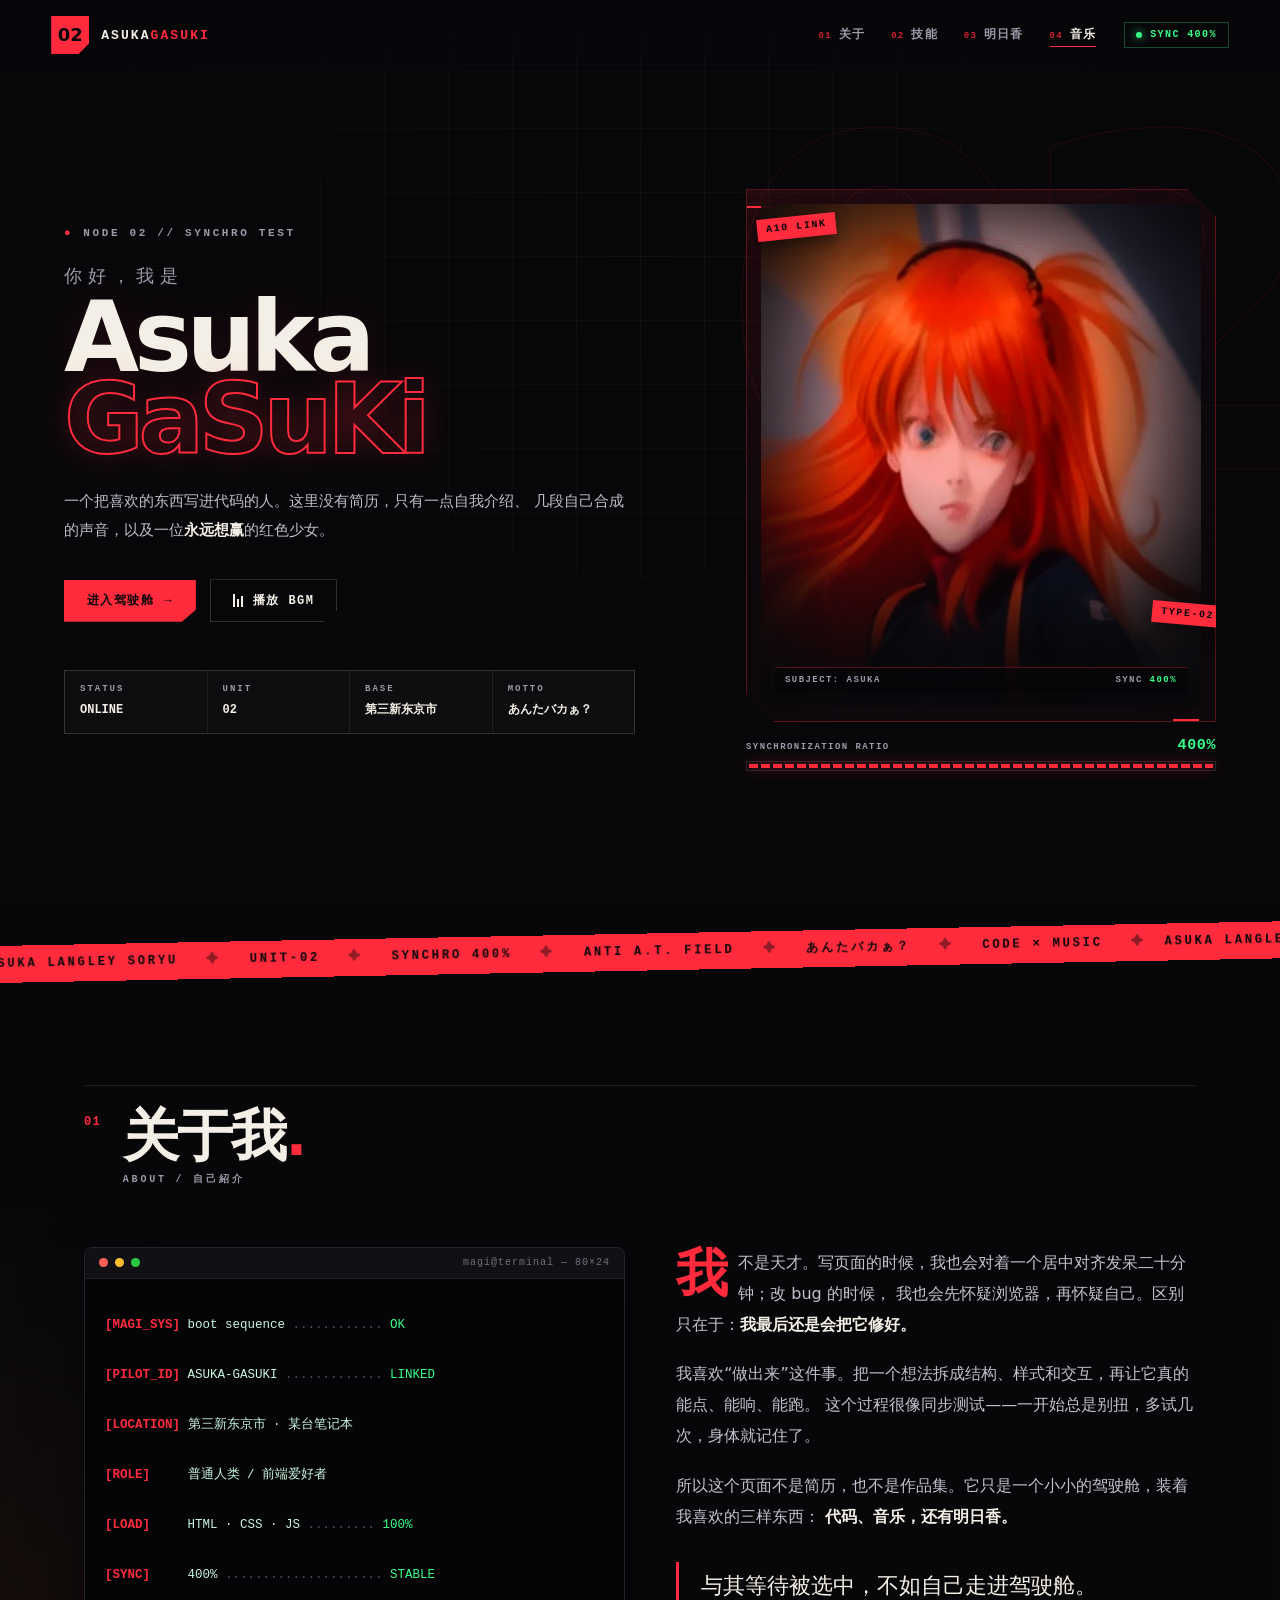
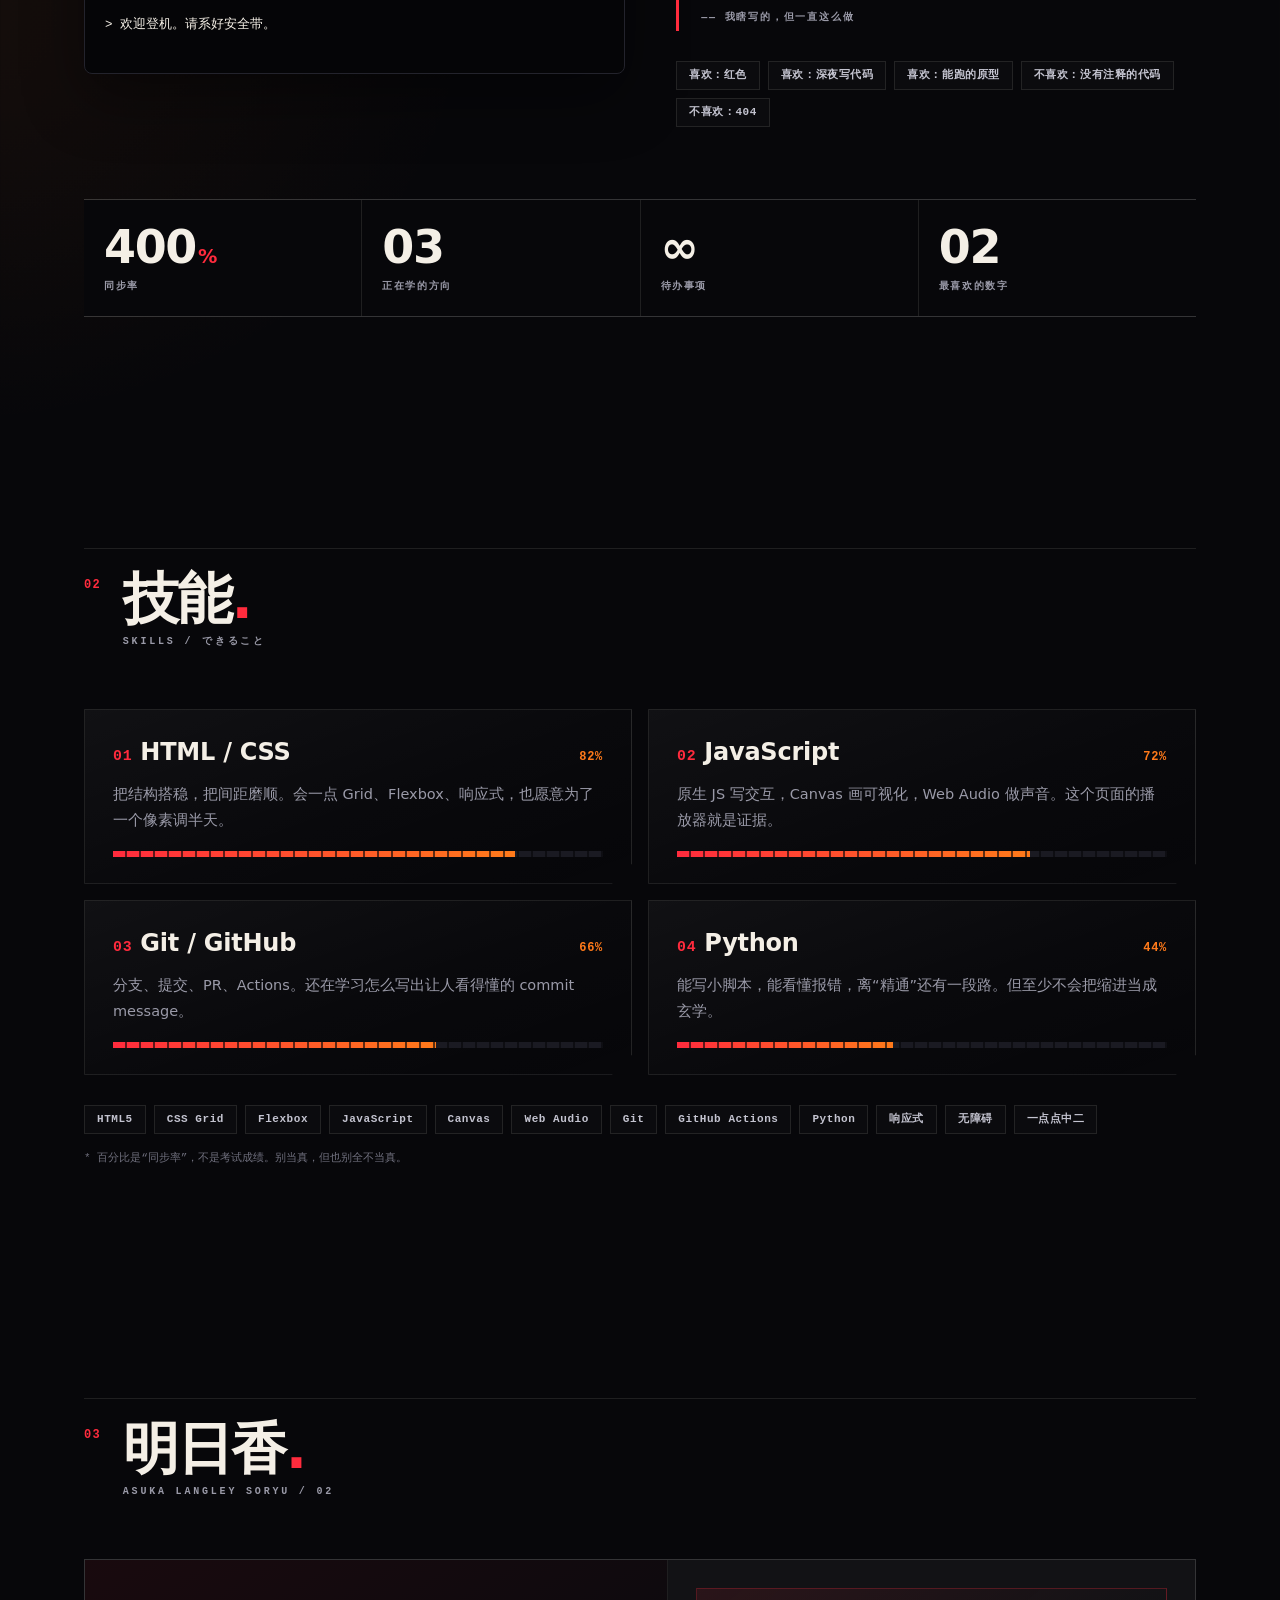
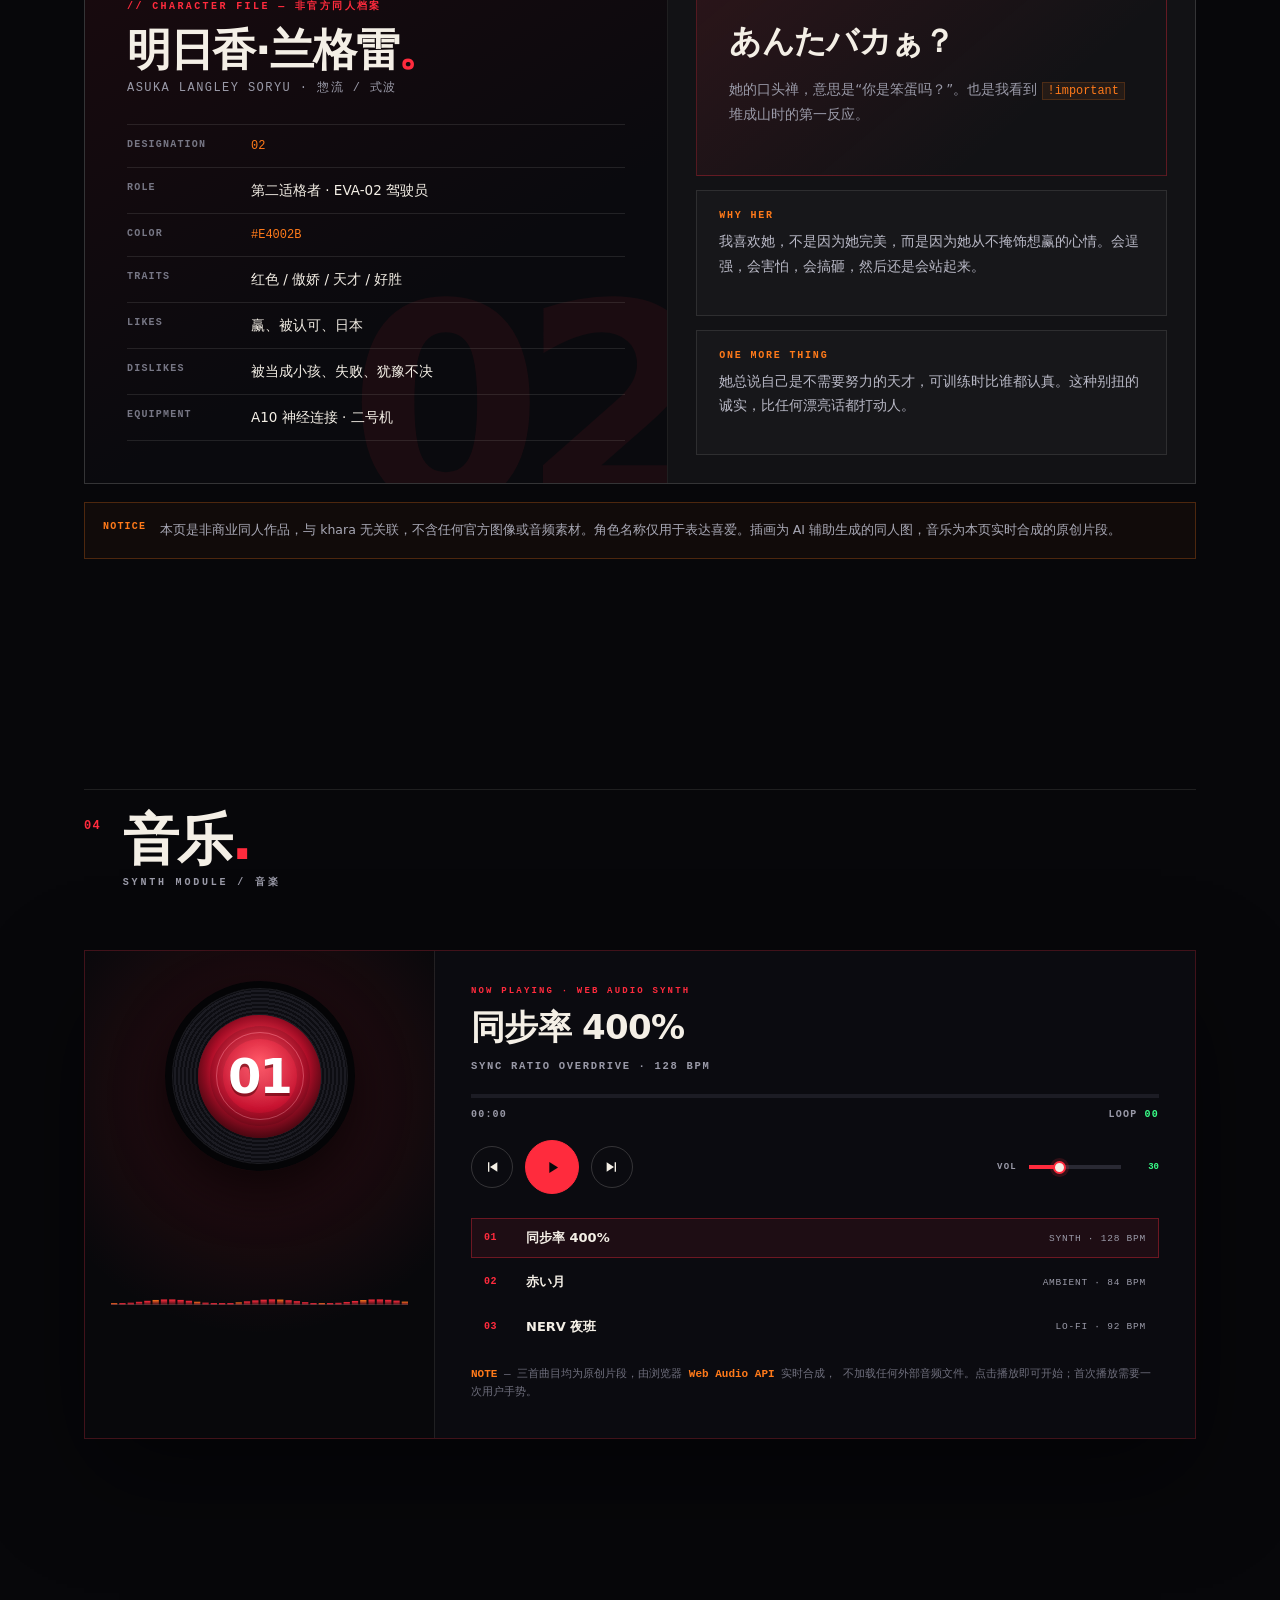
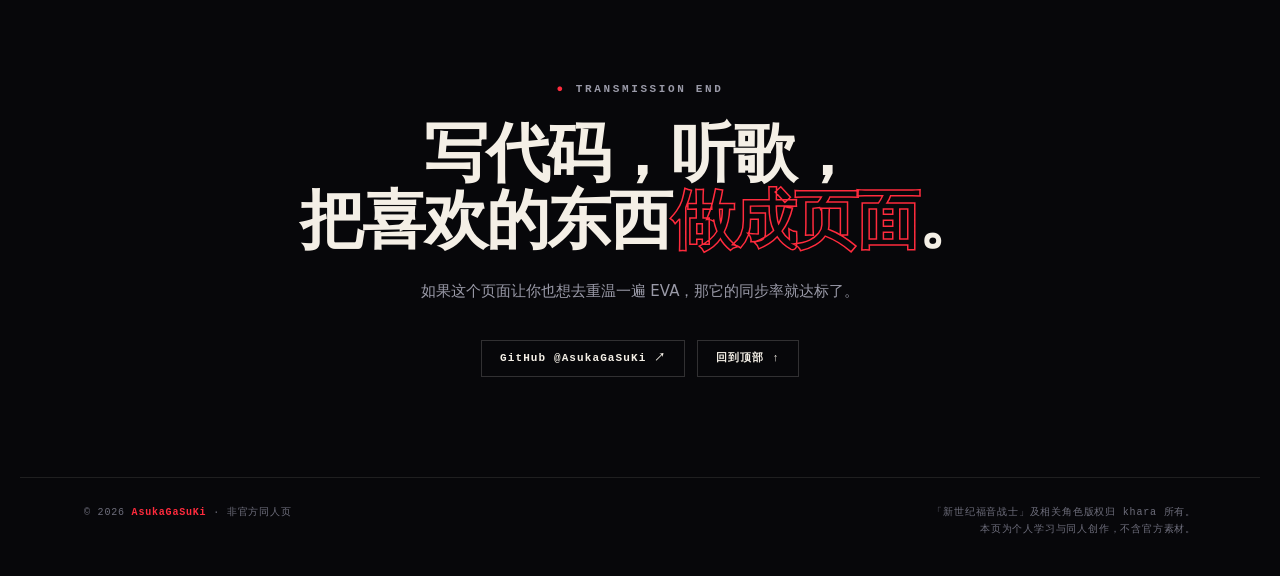
==== commit de9ecb99: "feat: 替换明日香同人插画" ====
--- a/members/AsukaGaSuKi/index.html
+++ b/members/AsukaGaSuKi/index.html
@@ -145,7 +145,7 @@
   gap:clamp(32px,5vw,80px);
   align-items:center;
   max-width:1440px;min-height:100svh;
-  margin:0 auto;
+  margin:0 auto;overflow:hidden;
   padding:150px clamp(20px,5vw,80px) 90px;
 }
 .hero-ghost{
@@ -156,7 +156,7 @@
   -webkit-text-stroke:1px rgba(255,43,61,.12);
   pointer-events:none;user-select:none;
 }
-.hero-copy{position:relative;z-index:2;max-width:660px}
+.hero-copy{position:relative;z-index:2;max-width:660px;min-width:0}
 .eyebrow{
   display:flex;align-items:center;gap:10px;
   margin-bottom:26px;
@@ -212,7 +212,7 @@
 .facts dt{font:600 9px/1 var(--mono);letter-spacing:.22em;color:var(--muted)}
 .facts dd{margin-top:8px;font:600 12px/1.4 var(--mono);color:var(--cream)}
 
-.hero-art{position:relative;z-index:2;width:min(100%,470px);justify-self:end}
+.hero-art{position:relative;z-index:2;width:100%;max-width:470px;min-width:0;justify-self:end}
 .art-hud{
   position:relative;padding:14px;
   border:1px solid rgba(255,43,61,.3);
@@ -237,7 +237,8 @@
 }
 .ring.r2{inset:15%;border-style:dotted;animation-duration:34s;animation-direction:reverse;opacity:.6}
 @keyframes spin{to{transform:rotate(360deg)}}
-.portrait{position:relative;z-index:1;width:100%;height:100%;object-fit:cover}
+.portrait{position:relative;z-index:1;width:100%;height:100%;object-fit:cover;object-position:50% 44%;filter:saturate(1.04) contrast(1.03)}
+.art-inner::after{content:"";position:absolute;inset:0;z-index:3;pointer-events:none;background:radial-gradient(circle at 50% 35%,rgba(7,7,10,0) 28%,rgba(7,7,10,.52) 70%,rgba(7,7,10,.92) 100%),linear-gradient(90deg,rgba(7,7,10,.38) 0%,rgba(7,7,10,0) 18%,rgba(7,7,10,0) 78%,rgba(7,7,10,.5) 100%),linear-gradient(180deg,rgba(7,7,10,.55) 0%,rgba(7,7,10,0) 20%,rgba(7,7,10,0) 62%,rgba(7,7,10,.92) 100%)}
 .eye{transform-box:fill-box;transform-origin:center;animation:blink 7.5s infinite}
 @keyframes blink{0%,92%,100%{transform:scaleY(1)}94%,95.5%{transform:scaleY(.06)}}
 .art-tag{
@@ -631,7 +632,7 @@
   .sys-state{display:none}
   .hero{grid-template-columns:1fr;min-height:auto;padding-top:130px}
   .hero-copy{max-width:720px}
-  .hero-art{justify-self:start;width:min(100%,440px);margin-top:10px}
+  .hero-art{justify-self:start;width:100%;max-width:440px;min-width:0;margin-top:10px}
   .hero-ghost{top:6%;right:-6vw;opacity:.7}
   .about-grid{grid-template-columns:1fr}
   .asuka-wrap{grid-template-columns:1fr}
@@ -734,135 +735,7 @@
         <div class="art-inner">
           <div class="ring" aria-hidden="true"></div>
           <div class="ring r2" aria-hidden="true"></div>
-          <svg class="portrait" viewBox="0 0 420 480" role="img" aria-labelledby="portrait-title">
-            <title id="portrait-title">明日香风格的红发少女矢量插画</title>
-            <defs>
-              <radialGradient id="halo" cx="50%" cy="45%" r="55%">
-                <stop offset="0%" stop-color="#ff2b3d" stop-opacity=".3"/>
-                <stop offset="55%" stop-color="#ff2b3d" stop-opacity=".07"/>
-                <stop offset="100%" stop-color="#ff2b3d" stop-opacity="0"/>
-              </radialGradient>
-              <linearGradient id="hair" x1="0" y1="0" x2="0" y2="1">
-                <stop offset="0%" stop-color="#ff8043"/>
-                <stop offset="45%" stop-color="#e23c22"/>
-                <stop offset="100%" stop-color="#9e1f12"/>
-              </linearGradient>
-              <linearGradient id="hairShade" x1="0" y1="0" x2="1" y2="1">
-                <stop offset="0%" stop-color="#b02a17"/>
-                <stop offset="100%" stop-color="#7e170d"/>
-              </linearGradient>
-              <linearGradient id="skin" x1="0" y1="0" x2="0" y2="1">
-                <stop offset="0%" stop-color="#ffe6d5"/>
-                <stop offset="70%" stop-color="#f8d2bd"/>
-                <stop offset="100%" stop-color="#eab89f"/>
-              </linearGradient>
-              <linearGradient id="suit" x1="0" y1="0" x2="0" y2="1">
-                <stop offset="0%" stop-color="#e01b34"/>
-                <stop offset="100%" stop-color="#7d0718"/>
-              </linearGradient>
-              <linearGradient id="iris" x1="0" y1="0" x2="0" y2="1">
-                <stop offset="0%" stop-color="#0a2a5e"/>
-                <stop offset="45%" stop-color="#1f6cff"/>
-                <stop offset="100%" stop-color="#7fe3ff"/>
-              </linearGradient>
-              <linearGradient id="clip" x1="0" y1="0" x2="0" y2="1">
-                <stop offset="0%" stop-color="#ff8a2b"/>
-                <stop offset="100%" stop-color="#c8102e"/>
-              </linearGradient>
-            </defs>
-
-            <rect width="420" height="480" fill="#0a0508"/>
-            <circle cx="210" cy="235" r="200" fill="url(#halo)"/>
-            <g stroke="#ff2b3d" stroke-opacity=".18" fill="none">
-              <circle cx="210" cy="235" r="176" stroke-dasharray="3 9"/>
-              <circle cx="210" cy="235" r="150" stroke-dasharray="1 14"/>
-            </g>
-            <g fill="#ff2b3d" opacity=".5">
-              <rect x="32" y="232" width="12" height="3"/>
-              <rect x="376" y="232" width="12" height="3"/>
-              <rect x="32" y="304" width="8" height="3"/>
-              <rect x="380" y="304" width="8" height="3"/>
-            </g>
-
-            <path d="M 78 480 C 82 432 102 394 142 372 L 168 356 L 176 388 C 190 402 230 402 244 388 L 252 356 L 278 372 C 318 394 338 432 342 480 Z" fill="url(#suit)"/>
-            <path d="M 82 480 C 90 438 108 404 140 382 L 150 480 Z" fill="#16060b" opacity=".5"/>
-            <path d="M 338 480 C 330 438 312 404 280 382 L 270 480 Z" fill="#16060b" opacity=".5"/>
-            <path d="M 176 388 C 190 404 230 404 244 388 L 252 356 L 268 366 C 258 402 162 402 152 366 L 168 356 Z" fill="#121017"/>
-            <path d="M 176 388 C 190 404 230 404 244 388" fill="none" stroke="#2ee6a8" stroke-opacity=".5" stroke-width="2"/>
-            <path d="M 142 372 C 132 404 126 442 124 480" stroke="#ff7a1a" stroke-opacity=".5" stroke-width="3" fill="none"/>
-            <path d="M 278 372 C 288 404 294 442 296 480" stroke="#ff7a1a" stroke-opacity=".5" stroke-width="3" fill="none"/>
-            <path d="M 192 316 L 228 316 L 228 362 C 228 374 192 374 192 362 Z" fill="url(#skin)"/>
-            <path d="M 192 326 C 200 340 220 340 228 326 L 228 360 C 228 372 192 372 192 360 Z" fill="#d9a58c" opacity=".45"/>
-            <path d="M 192 318 C 198 330 222 330 228 318" stroke="#c98f78" stroke-width="3" stroke-opacity=".45" fill="none"/>
-
-            <path d="M 210 84 C 158 84 126 120 120 178 C 116 216 124 250 134 278 L 118 392 C 132 408 154 400 160 378 L 170 306 L 250 306 L 260 378 C 266 400 288 408 302 392 L 286 278 C 296 250 304 216 300 178 C 294 120 262 84 210 84 Z" fill="url(#hairShade)"/>
-            <ellipse cx="148" cy="238" rx="13" ry="21" fill="url(#skin)"/>
-            <ellipse cx="272" cy="238" rx="13" ry="21" fill="url(#skin)"/>
-            <path d="M 145 230 C 149 234 149 242 145 248" stroke="#d9a58c" stroke-width="2" fill="none"/>
-            <path d="M 275 230 C 271 234 271 242 275 248" stroke="#d9a58c" stroke-width="2" fill="none"/>
-
-            <path d="M 210 138 C 244 138 270 158 270 194 L 269 244 C 268 288 246 314 210 314 C 174 314 152 288 151 244 L 150 194 C 150 158 176 138 210 138 Z" fill="url(#skin)"/>
-            <path d="M 151 200 C 152 250 160 286 184 304 C 164 300 152 278 151 244 Z" fill="#e3b39a" opacity=".45"/>
-
-            <path d="M 210 82 C 156 82 124 122 124 180 C 124 206 130 228 140 246 C 138 220 142 198 152 182 C 166 200 188 210 210 210 C 232 210 254 200 268 182 C 278 198 282 220 280 246 C 290 228 296 206 296 180 C 296 122 264 82 210 82 Z" fill="url(#hair)"/>
-            <path d="M 210 88 C 186 88 164 100 150 120 C 142 132 138 146 138 162 C 146 146 158 134 172 128 C 166 142 164 156 166 170 C 178 150 192 138 208 132 C 204 146 204 160 208 172 C 220 152 234 140 250 134 C 246 148 246 162 250 174 C 262 156 274 146 288 142 L 292 128 C 278 100 248 88 210 88 Z" fill="url(#hair)"/>
-            <path d="M 210 88 C 196 100 190 116 190 134 C 192 148 198 158 206 166 C 206 150 210 138 218 128 C 224 116 224 100 220 88 Z" fill="#ff8a52" opacity=".5"/>
-            <path d="M 138 176 C 128 224 126 286 134 344 C 137 368 145 384 154 392 C 148 352 150 306 156 264 C 160 230 164 200 172 180 Z" fill="url(#hair)"/>
-            <path d="M 282 176 C 292 224 294 286 286 344 C 283 368 275 384 266 392 C 272 352 270 306 264 264 C 260 230 256 200 248 180 Z" fill="url(#hair)"/>
-            <path d="M 168 118 C 154 138 148 160 148 184" stroke="#ffb07a" stroke-width="4" stroke-linecap="round" fill="none" opacity=".45"/>
-            <path d="M 252 118 C 266 138 272 160 272 184" stroke="#ffb07a" stroke-width="3" stroke-linecap="round" fill="none" opacity=".3"/>
-
-            <path d="M 152 184 C 166 200 188 210 210 210 C 232 210 254 200 268 184 C 262 198 240 207 210 207 C 180 207 158 198 152 184 Z" fill="#d9a58c" opacity=".28"/>
-            <path d="M 158 196 C 170 193 184 196 196 203" stroke="#8f2a14" stroke-width="5" stroke-linecap="round" fill="none"/>
-            <path d="M 262 196 C 250 193 236 196 224 203" stroke="#8f2a14" stroke-width="5" stroke-linecap="round" fill="none"/>
-
-            <g class="eye">
-              <path d="M 160 224 C 170 211 190 209 200 220 C 204 226 204 236 198 242 C 188 252 170 250 163 240 C 158 234 158 229 160 224 Z" fill="#fff9f2"/>
-              <path d="M 260 224 C 250 211 230 209 220 220 C 216 226 216 236 222 242 C 232 252 250 250 257 240 C 262 234 262 229 260 224 Z" fill="#fff9f2"/>
-              <circle cx="181" cy="230" r="12" fill="url(#iris)"/>
-              <circle cx="239" cy="230" r="12" fill="url(#iris)"/>
-              <circle cx="181" cy="230" r="5.5" fill="#07111f"/>
-              <circle cx="239" cy="230" r="5.5" fill="#07111f"/>
-              <circle cx="177" cy="225" r="3.2" fill="#fff" opacity=".95"/>
-              <circle cx="235" cy="225" r="3.2" fill="#fff" opacity=".95"/>
-              <circle cx="185" cy="234" r="1.6" fill="#bfefff" opacity=".8"/>
-              <circle cx="243" cy="234" r="1.6" fill="#bfefff" opacity=".8"/>
-              <path d="M 158 224 C 170 208 192 206 202 219" stroke="#1a1216" stroke-width="6" stroke-linecap="round" fill="none"/>
-              <path d="M 262 224 C 250 208 228 206 218 219" stroke="#1a1216" stroke-width="6" stroke-linecap="round" fill="none"/>
-              <path d="M 160 243 C 170 252 190 253 199 243" stroke="#c94a4a" stroke-width="2" fill="none" opacity=".55"/>
-              <path d="M 260 243 C 250 252 230 253 221 243" stroke="#c94a4a" stroke-width="2" fill="none" opacity=".55"/>
-            </g>
-
-            <path d="M 211 258 C 214 264 213 268 208 269" stroke="#d1927b" stroke-width="2.4" stroke-linecap="round" fill="none"/>
-            <path d="M 194 285 C 202 293 217 294 227 280" stroke="#a83245" stroke-width="3.2" stroke-linecap="round" fill="none"/>
-            <path d="M 227 280 l 4 -2" stroke="#a83245" stroke-width="2.4" stroke-linecap="round" fill="none"/>
-            <path d="M 203 292 C 208 296 214 296 219 292" stroke="#e8848f" stroke-width="1.6" stroke-linecap="round" fill="none" opacity=".65"/>
-
-            <ellipse cx="164" cy="264" rx="14" ry="7" fill="#ff7a7a" opacity=".22"/>
-            <ellipse cx="256" cy="264" rx="14" ry="7" fill="#ff7a7a" opacity=".22"/>
-            <g stroke="#e2606a" stroke-width="1.6" opacity=".4" stroke-linecap="round">
-              <path d="M 157 262 l 6 4"/><path d="M 164 260 l 6 4"/><path d="M 171 261 l 6 4"/>
-              <path d="M 249 261 l 6 4"/><path d="M 256 260 l 6 4"/><path d="M 263 262 l 6 4"/>
-            </g>
-
-            <g transform="rotate(-8 136 222)">
-              <rect x="120" y="198" width="30" height="48" rx="7" fill="url(#clip)" stroke="#3a0710" stroke-width="2"/>
-              <rect x="126" y="205" width="18" height="7" rx="3" fill="#0b0b10" opacity=".55"/>
-              <text x="135" y="230" font-family="Consolas,monospace" font-size="10" font-weight="700" fill="#10060a" text-anchor="middle" transform="rotate(90 135 230)">A10</text>
-              <rect x="126" y="238" width="18" height="3" rx="1.5" fill="#0b0b10" opacity=".45"/>
-            </g>
-            <g transform="rotate(8 284 222)">
-              <rect x="270" y="198" width="30" height="48" rx="7" fill="url(#clip)" stroke="#3a0710" stroke-width="2"/>
-              <rect x="276" y="205" width="18" height="7" rx="3" fill="#0b0b10" opacity=".55"/>
-              <text x="285" y="230" font-family="Consolas,monospace" font-size="10" font-weight="700" fill="#10060a" text-anchor="middle" transform="rotate(90 285 230)">A10</text>
-              <rect x="276" y="238" width="18" height="3" rx="1.5" fill="#0b0b10" opacity=".45"/>
-            </g>
-
-            <path d="M 150 382 C 160 400 176 408 188 410" stroke="#ff7a1a" stroke-width="2" opacity=".45" fill="none"/>
-            <path d="M 270 382 C 260 400 244 408 232 410" stroke="#ff7a1a" stroke-width="2" opacity=".45" fill="none"/>
-            <circle cx="210" cy="432" r="17" fill="#0b0b10" stroke="#ff2b3d" stroke-width="3"/>
-            <text x="210" y="438" font-family="Arial Black,Arial,sans-serif" font-size="14" font-weight="900" fill="#ff2b3d" text-anchor="middle">02</text>
-          </svg>
+          <img class="portrait" src="[data-uri]" alt="明日香风格的红发少女同人插画，红色长发、黑色高领驾驶服与头带" width="720" height="760" decoding="async">
           <div class="art-caption"><span>SUBJECT: ASUKA</span><span>SYNC <b>400%</b></span></div>
         </div>
       </div>
@@ -1017,7 +890,7 @@
 
     <div class="notice">
       <b>NOTICE</b>
-      <p>本页是非商业同人作品，与 khara 无关联，不含任何官方图像或音频素材。角色名称仅用于表达喜爱，所有插画与音乐均为本页原创。</p>
+      <p>本页是非商业同人作品，与 khara 无关联，不含任何官方图像或音频素材。角色名称仅用于表达喜爱。插画为 AI 辅助生成的同人图，音乐为本页实时合成的原创片段。</p>
     </div>
   </section>
 
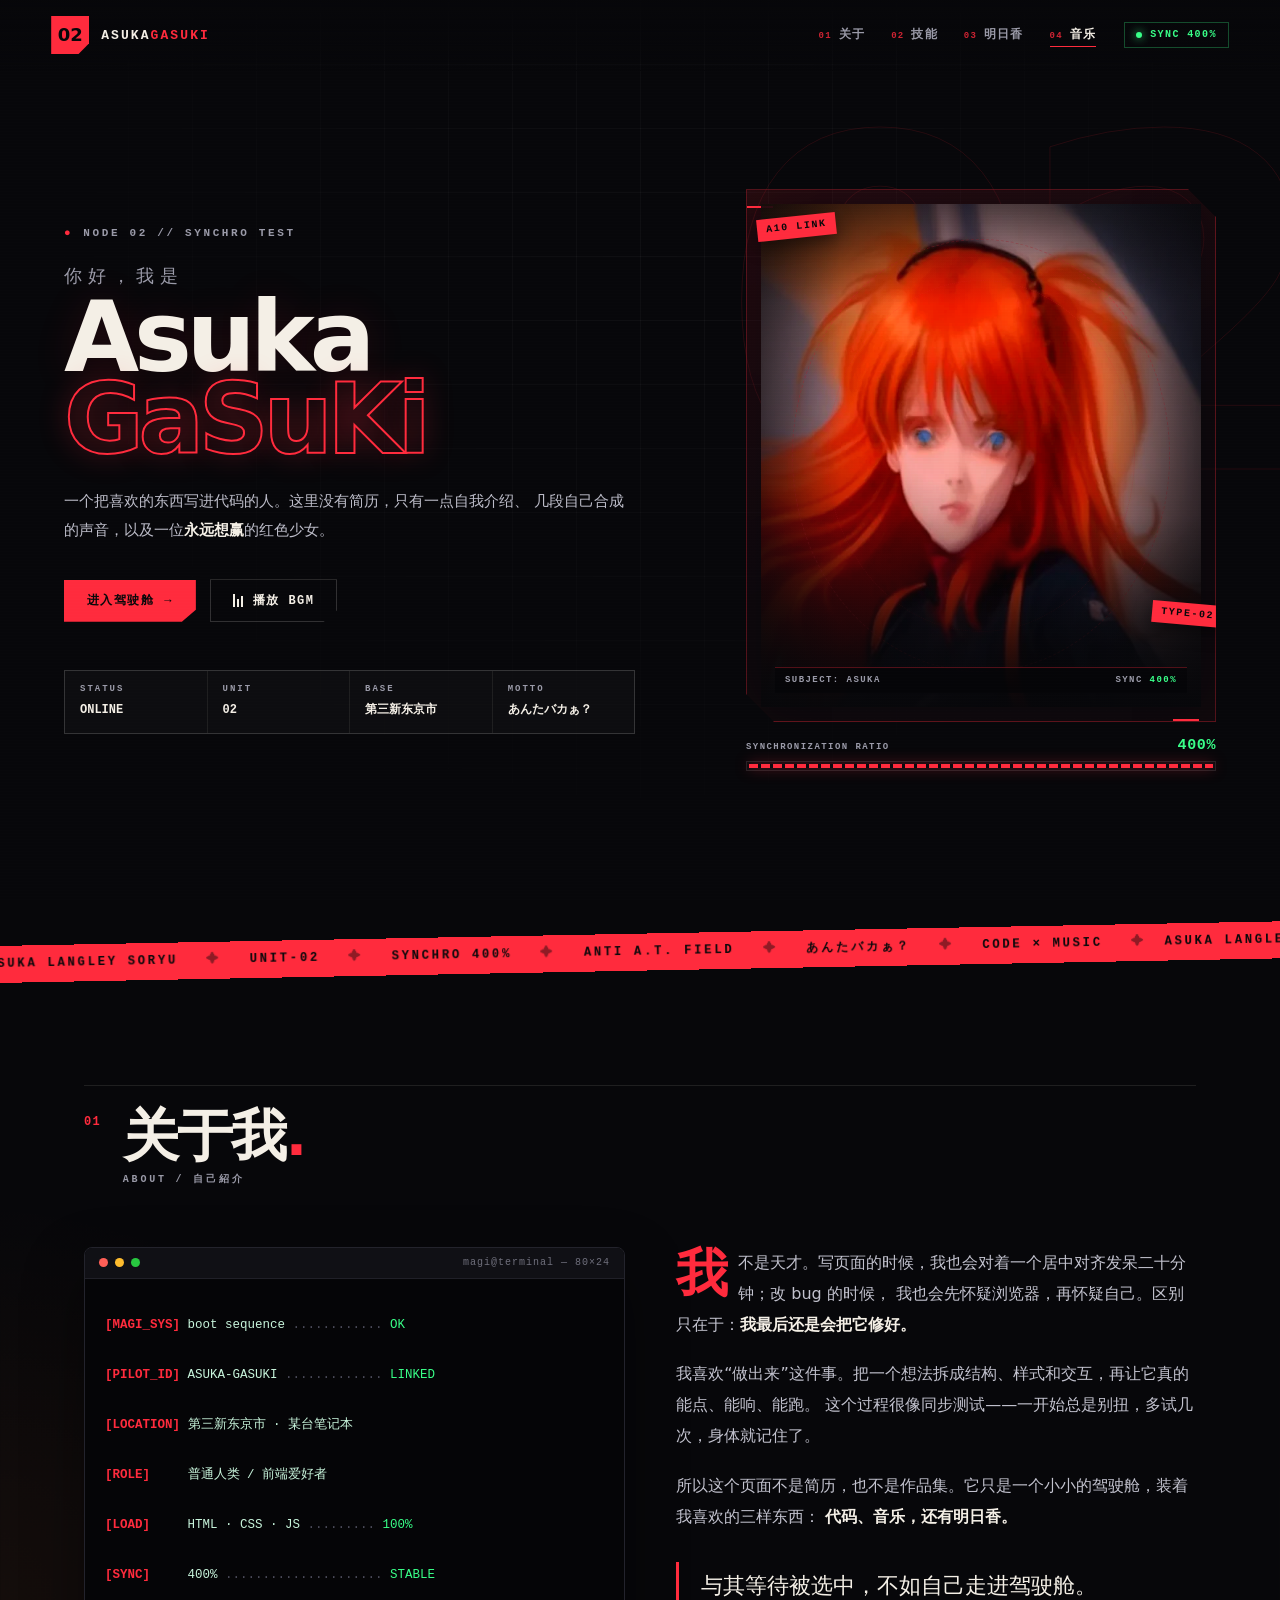
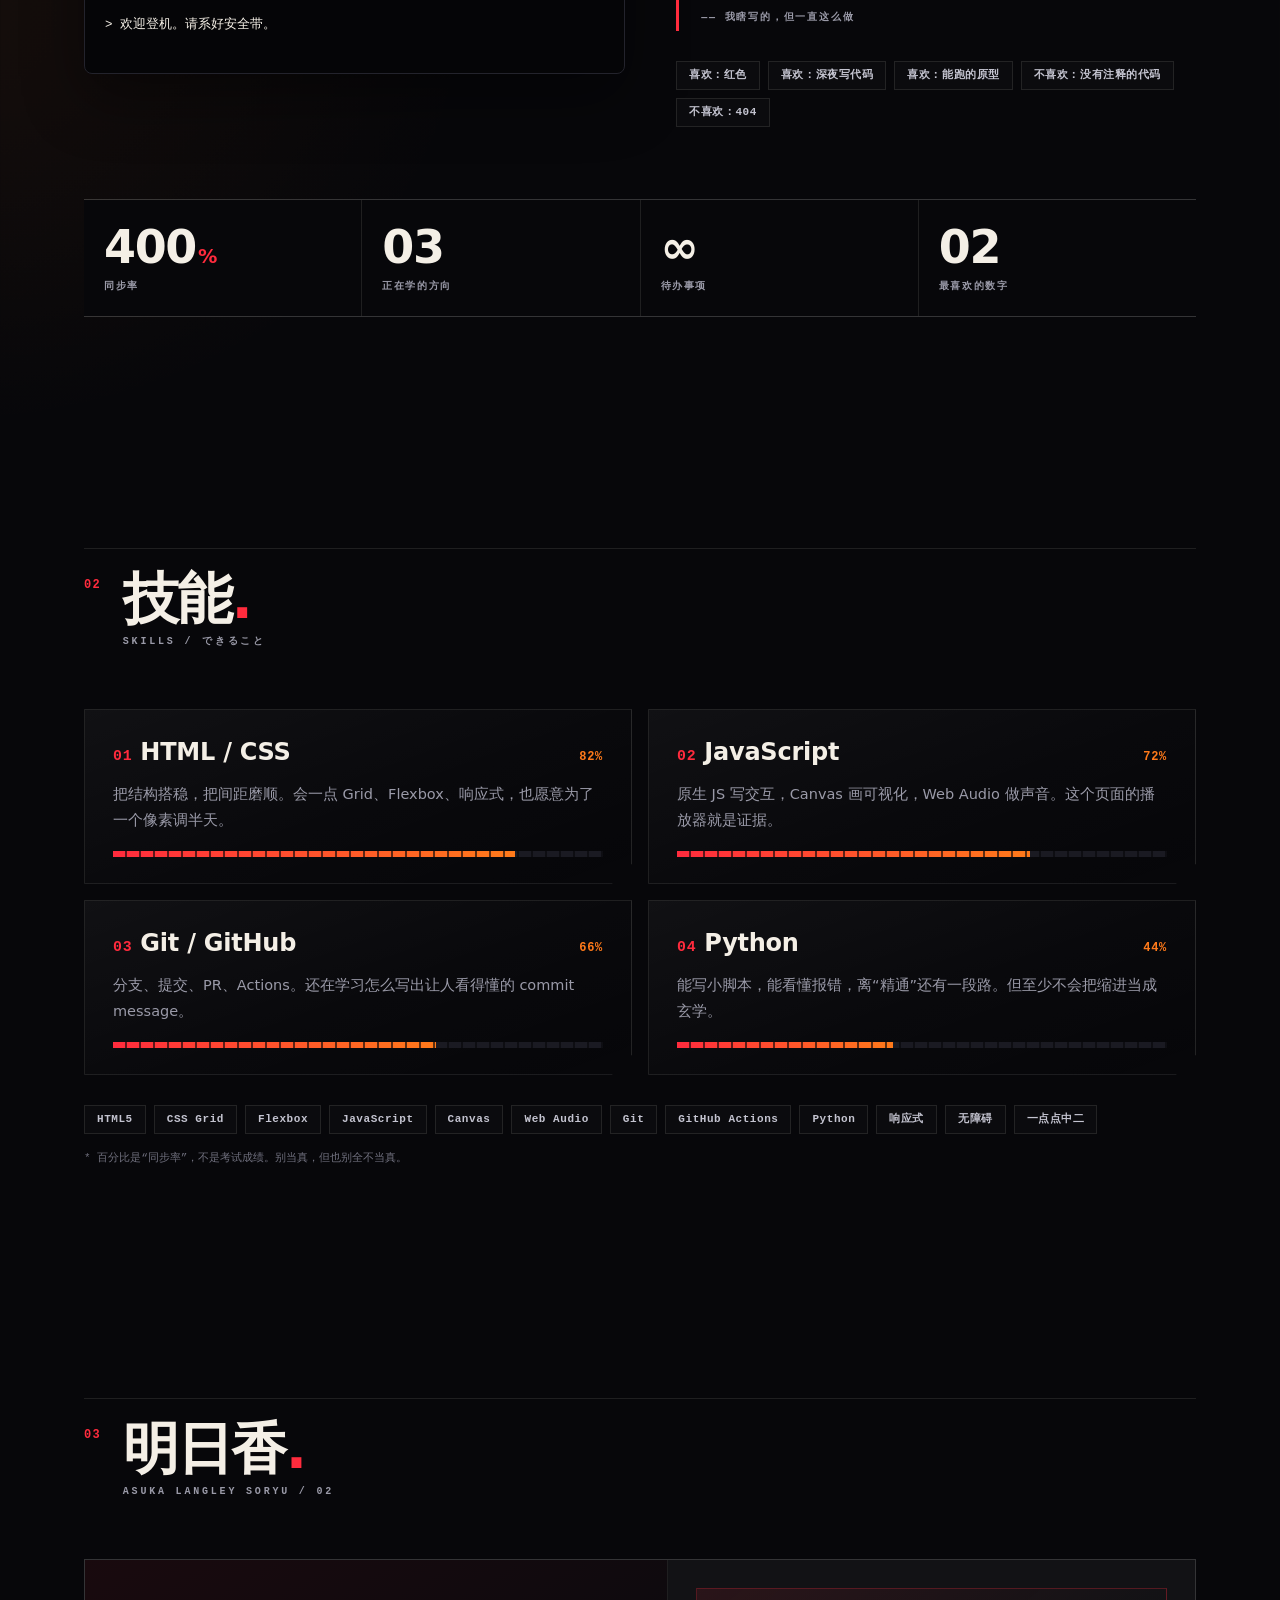
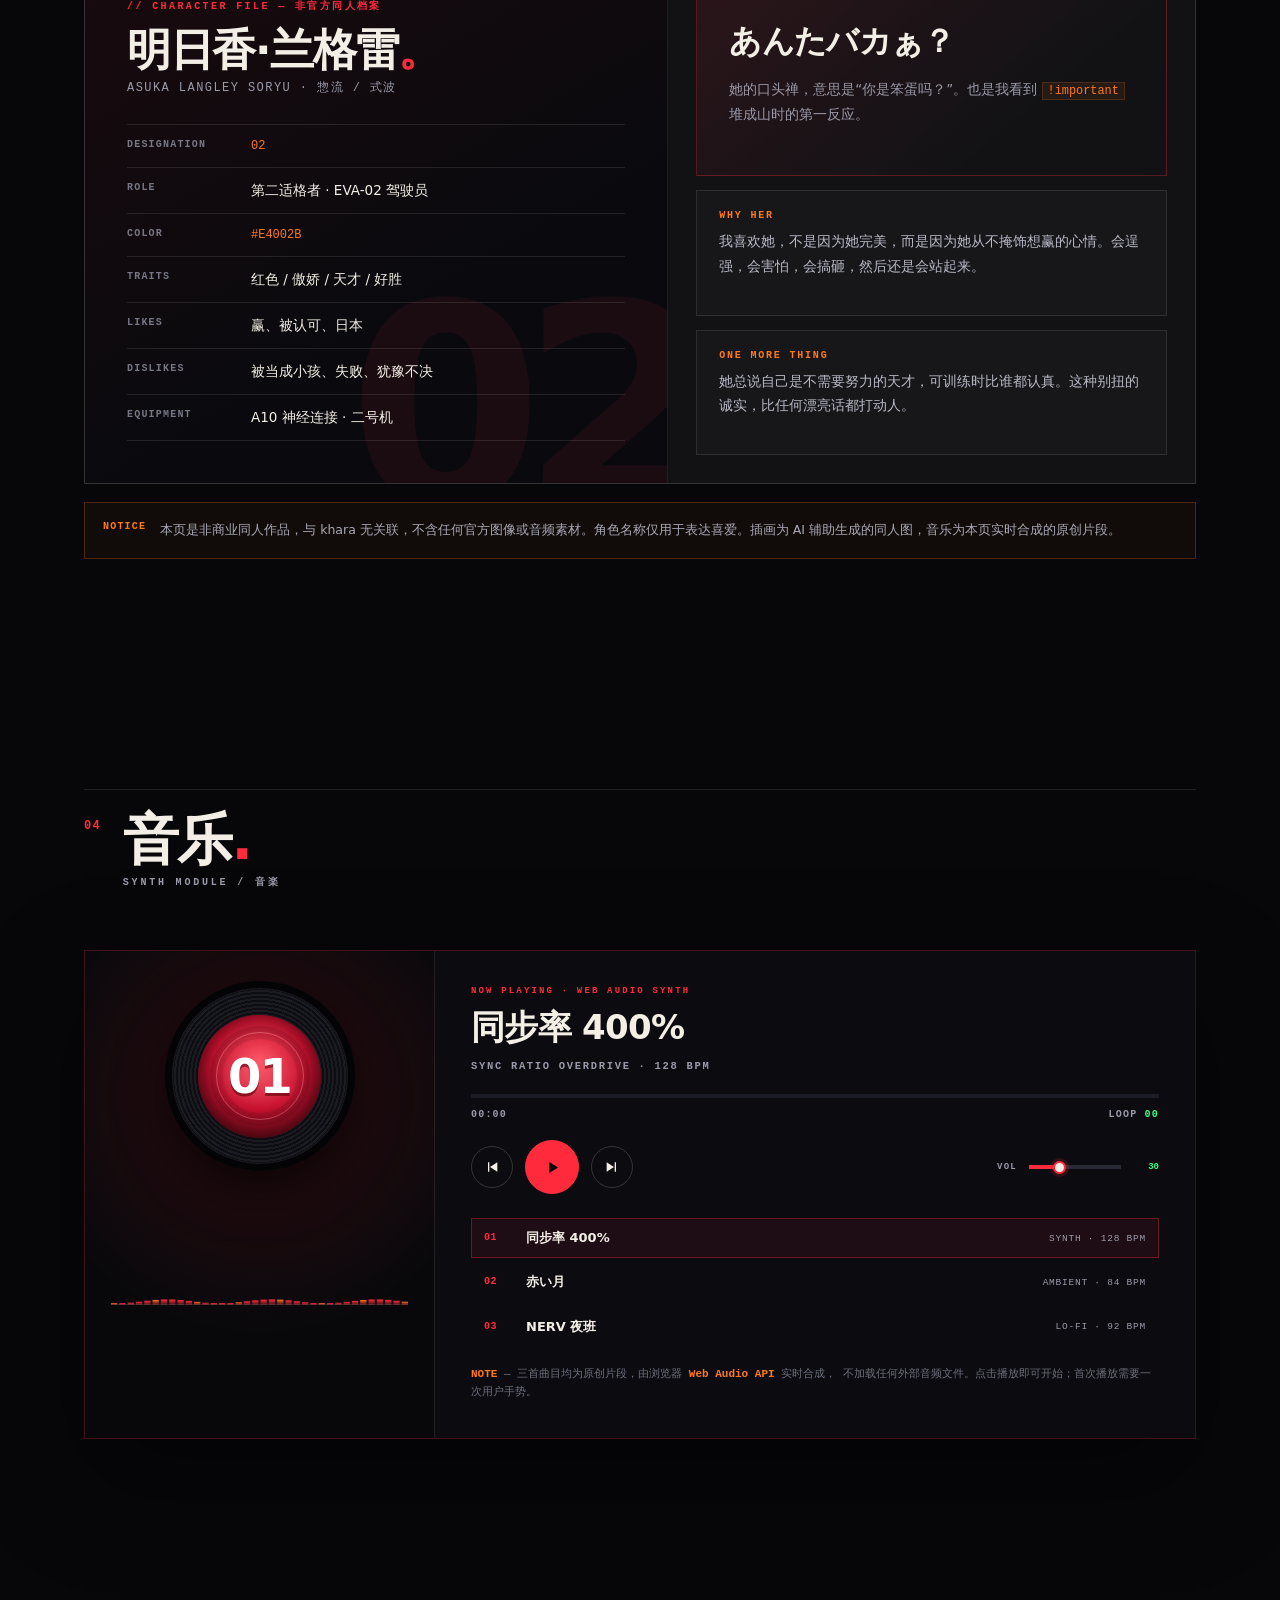
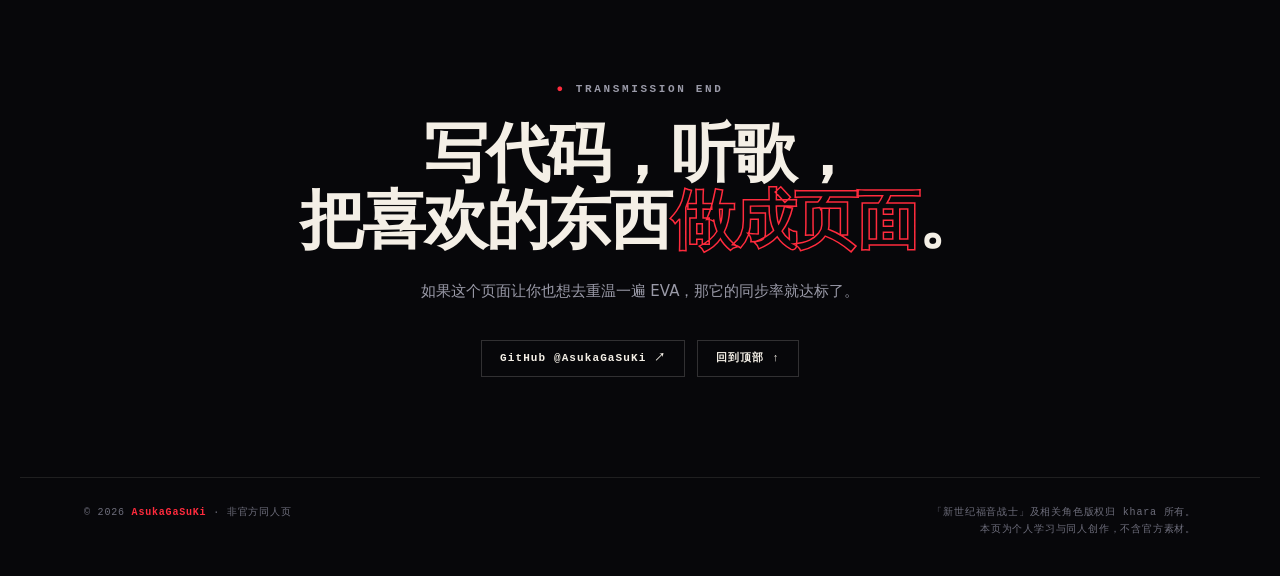
==== commit 0c63291d: "fix: 细化双眼与蓝色瞳孔" ====
--- a/members/AsukaGaSuKi/index.html
+++ b/members/AsukaGaSuKi/index.html
@@ -735,7 +735,7 @@
         <div class="art-inner">
           <div class="ring" aria-hidden="true"></div>
           <div class="ring r2" aria-hidden="true"></div>
-          <img class="portrait" src="[data-uri]" alt="明日香风格的红发少女同人插画，红色长发、黑色高领驾驶服与头带" width="720" height="760" decoding="async">
+          <img class="portrait" src="[data-uri]" alt="明日香风格的红发少女同人插画，红色长发、黑色高领驾驶服与头带，蓝色眼睛" width="720" height="760" decoding="async">
           <div class="art-caption"><span>SUBJECT: ASUKA</span><span>SYNC <b>400%</b></span></div>
         </div>
       </div>
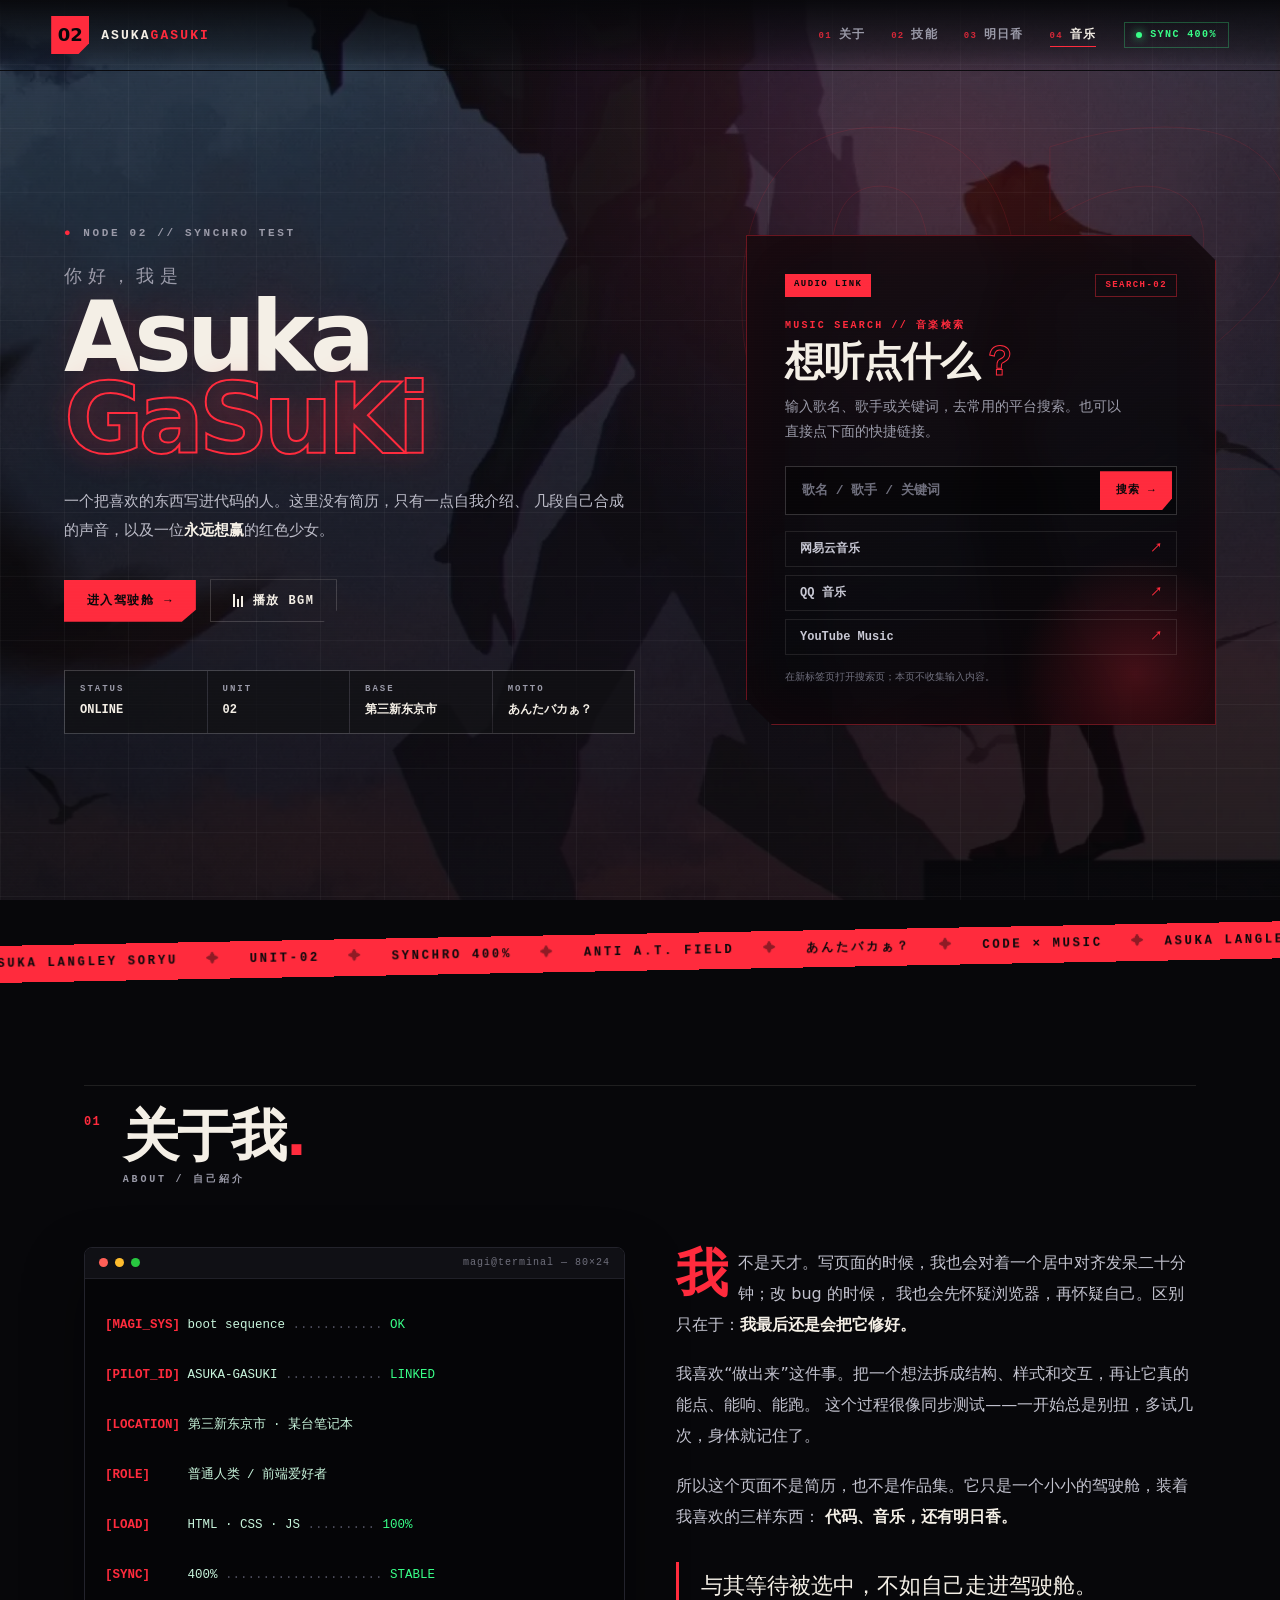
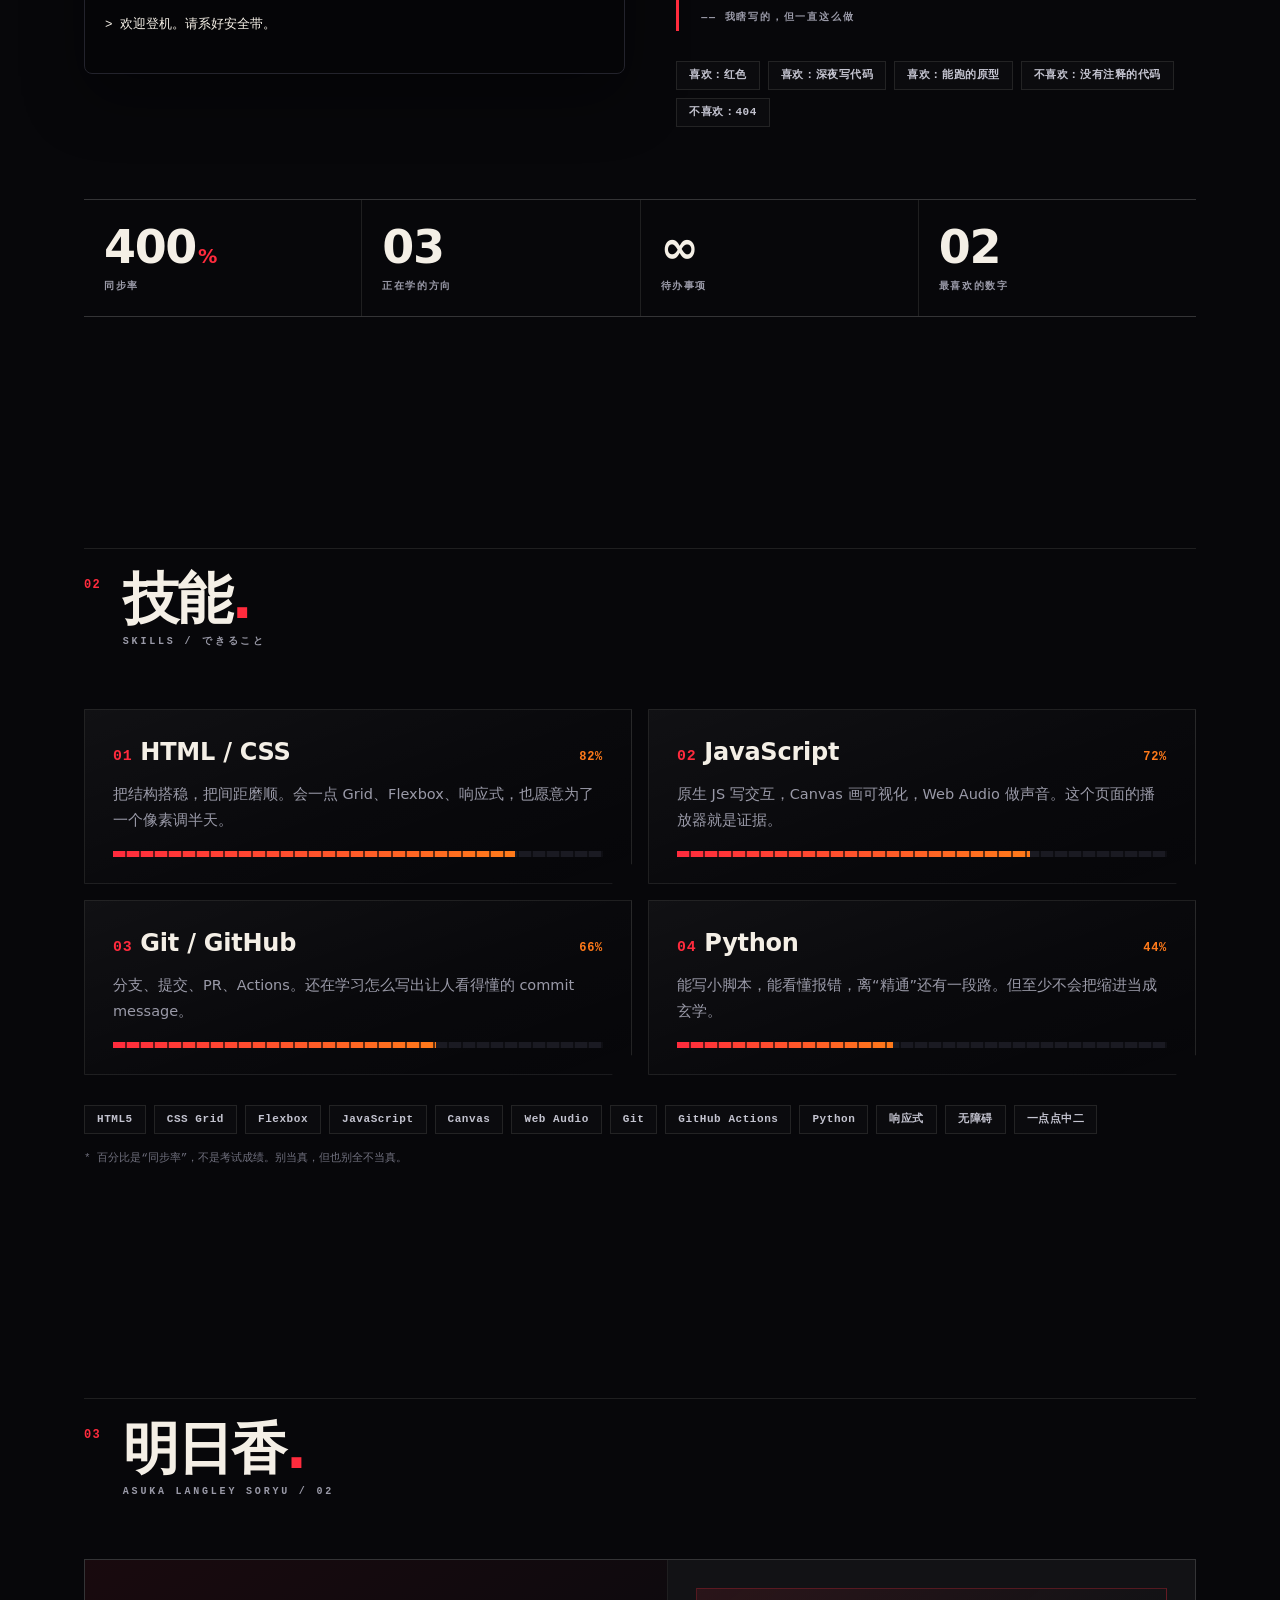
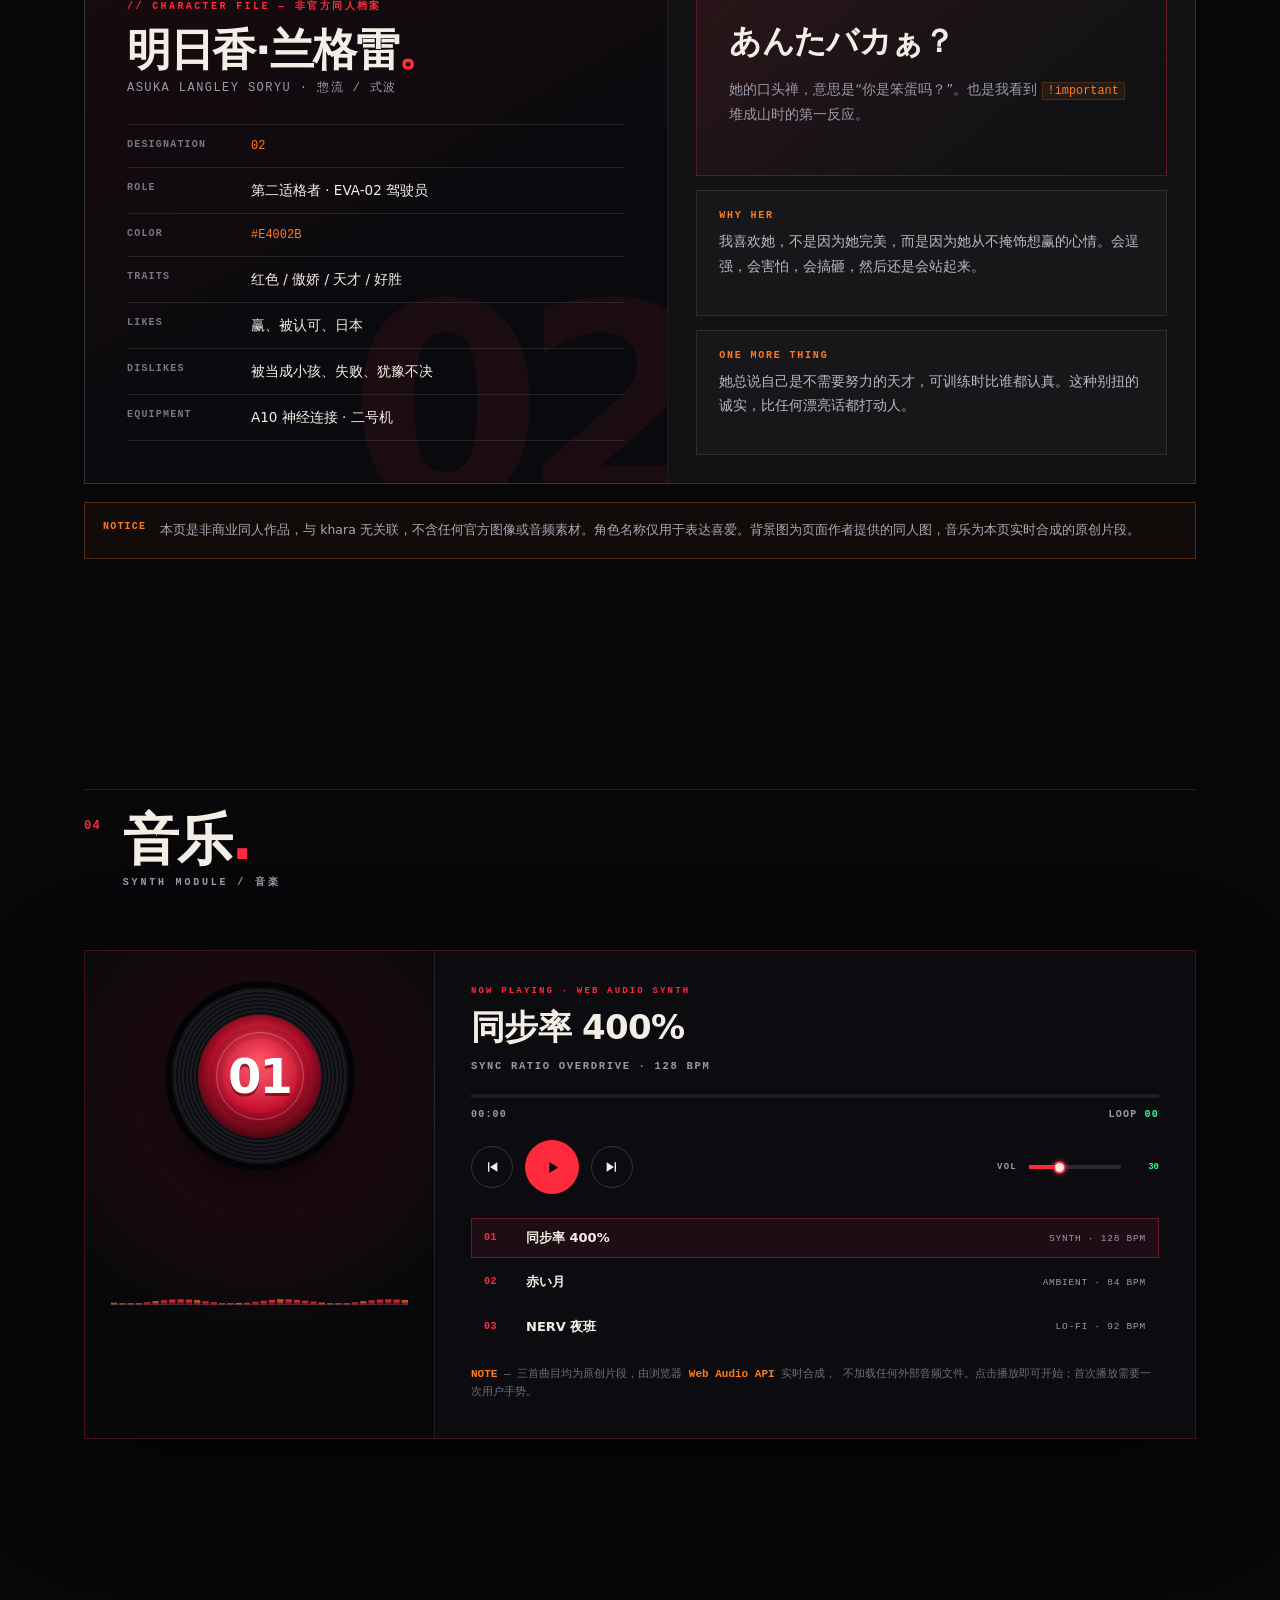
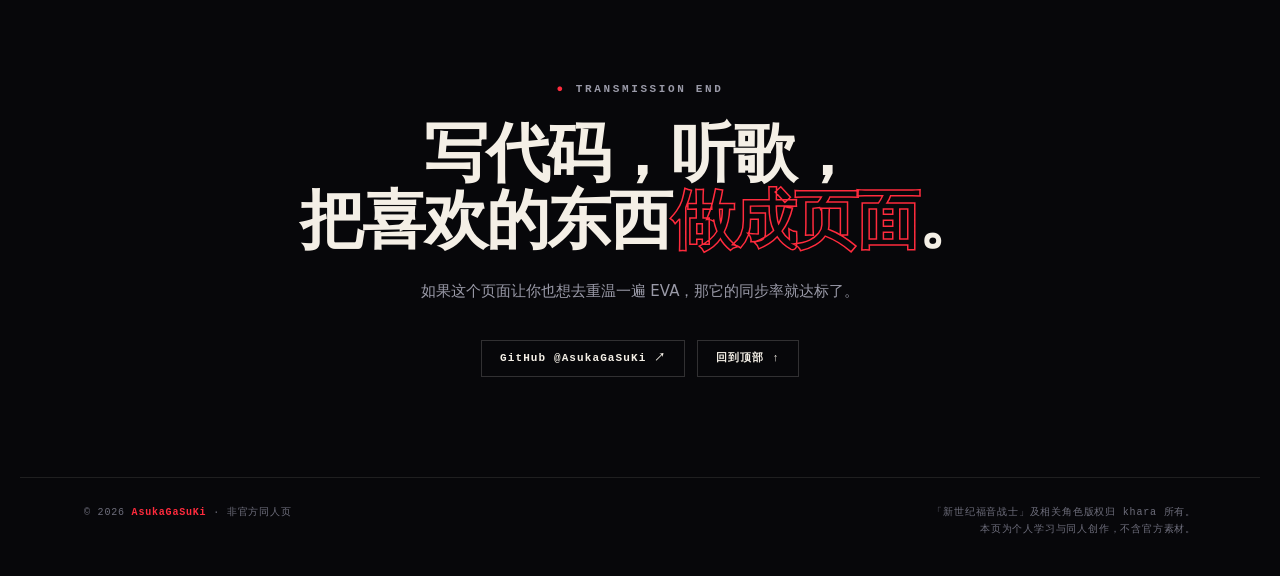
==== commit fef9e1df: "feat: 更换固定背景与音乐搜索" ====
--- a/members/AsukaGaSuKi/index.html
+++ b/members/AsukaGaSuKi/index.html
@@ -35,32 +35,21 @@
 body{
   margin:0;
   overflow-x:hidden;
-  background:
-    radial-gradient(1200px 800px at 85% -10%,rgba(255,43,61,.14),transparent 60%),
-    radial-gradient(900px 700px at -5% 30%,rgba(255,122,26,.06),transparent 60%),
-    var(--bg);
+  background:var(--bg);
   color:var(--cream);
   font-family:var(--body);
   font-size:16px;
   line-height:1.7;
   -webkit-font-smoothing:antialiased;
 }
-body::before{
-  content:"";
-  position:fixed;inset:0;z-index:0;pointer-events:none;
-  background-image:
-    linear-gradient(rgba(255,255,255,.035) 1px,transparent 1px),
-    linear-gradient(90deg,rgba(255,255,255,.035) 1px,transparent 1px);
-  background-size:64px 64px;
-  -webkit-mask-image:radial-gradient(circle at 50% 28%,#000 0%,transparent 72%);
-  mask-image:radial-gradient(circle at 50% 28%,#000 0%,transparent 72%);
-}
 body::after{
   content:"";
   position:fixed;inset:0;z-index:90;pointer-events:none;opacity:.32;
   background:repeating-linear-gradient(0deg,rgba(255,255,255,.05) 0 1px,transparent 1px 3px);
   mix-blend-mode:overlay;
 }
+.page-bg{position:fixed;inset:0;z-index:0;pointer-events:none;background-image:url("[data-uri]");background-size:cover;background-position:center 32%;background-repeat:no-repeat;filter:saturate(.92) brightness(.9);transform:translateZ(0)}
+.page-veil{position:fixed;inset:0;z-index:0;pointer-events:none;background:linear-gradient(rgba(255,255,255,.035) 1px,transparent 1px),linear-gradient(90deg,rgba(255,255,255,.035) 1px,transparent 1px),radial-gradient(900px 620px at 74% 18%,rgba(255,43,61,.16),transparent 62%),linear-gradient(180deg,rgba(7,7,10,.66) 0%,rgba(7,7,10,.76) 45%,rgba(7,7,10,.88) 100%);background-size:64px 64px,64px 64px,auto,auto}
 ::selection{background:var(--red);color:#08080a}
 img,svg{display:block;max-width:100%}
 a{color:inherit}
@@ -268,6 +257,41 @@
   box-shadow:0 0 14px rgba(255,43,61,.5);
   transition:width 2s var(--ease);
 }
+
+/* ============================================================
+   Music search panel
+   ============================================================ */
+.sr-only{position:absolute;width:1px;height:1px;padding:0;margin:-1px;overflow:hidden;clip:rect(0,0,0,0);white-space:nowrap;border:0}
+.search-panel{
+  position:relative;overflow:hidden;
+  padding:clamp(26px,3.2vw,38px);
+  border:1px solid rgba(255,43,61,.38);
+  background:linear-gradient(155deg,rgba(20,10,15,.94),rgba(8,8,12,.86) 60%,rgba(12,4,8,.92));
+  -webkit-backdrop-filter:blur(14px);backdrop-filter:blur(14px);
+  clip-path:polygon(0 0,calc(100% - 26px) 0,100% 26px,100% 100%,26px 100%,0 calc(100% - 26px));
+  box-shadow:0 30px 90px rgba(0,0,0,.6),inset 0 0 60px rgba(255,43,61,.04);
+}
+.search-panel::before{
+  content:"";position:absolute;right:-40px;bottom:-70px;width:240px;height:240px;border-radius:50%;
+  background:radial-gradient(circle,rgba(255,43,61,.22),transparent 70%);pointer-events:none;
+}
+.search-top{position:relative;z-index:1;display:flex;justify-content:space-between;gap:10px;margin-bottom:24px}
+.search-badge{display:inline-block;padding:6px 9px;background:var(--red);color:#08080a;font:800 9px/1 var(--mono);letter-spacing:.16em}
+.search-badge.alt{background:transparent;color:var(--red);border:1px solid rgba(255,43,61,.4)}
+.search-kicker{position:relative;z-index:1;font:700 10px/1 var(--mono);letter-spacing:.22em;color:var(--red);margin-bottom:10px}
+.search-title{position:relative;z-index:1;font:900 clamp(30px,3.1vw,42px)/1.05 var(--display);letter-spacing:-.03em;margin-bottom:12px}
+.search-title em{font-style:normal;color:transparent;-webkit-text-stroke:1px var(--red)}
+.search-sub{position:relative;z-index:1;max-width:340px;margin-bottom:22px;color:var(--muted);font-size:13.5px;line-height:1.85}
+.search-form{position:relative;z-index:1;display:flex;gap:4px;padding:4px;border:1px solid rgba(255,255,255,.18);background:rgba(0,0,0,.45)}
+.search-form input{flex:1;min-width:0;border:0;background:transparent;color:var(--cream);padding:12px;font:600 13px var(--mono);outline:none}
+.search-form input::placeholder{color:#6f6f7d}
+.search-form button{flex-shrink:0;border:0;background:var(--red);color:#08080a;cursor:pointer;padding:12px 16px;font:800 11px/1 var(--mono);letter-spacing:.12em;clip-path:polygon(0 0,100% 0,100% 70%,calc(100% - 10px) 100%,0 100%);transition:background .2s}
+.search-form button:hover{background:var(--orange)}
+.search-links{position:relative;z-index:1;display:grid;gap:8px;margin-top:16px}
+.search-links a{display:flex;align-items:center;justify-content:space-between;gap:10px;padding:11px 14px;border:1px solid var(--line);text-decoration:none;font:600 12px/1 var(--mono);color:#c8c8d4;transition:border-color .2s,color .2s,background .2s,transform .2s}
+.search-links a b{font-weight:600;color:var(--red)}
+.search-links a:hover{border-color:rgba(255,43,61,.6);color:var(--cream);background:rgba(255,43,61,.07);transform:translateX(3px)}
+.search-note{position:relative;z-index:1;margin-top:14px;font:500 10px/1.7 var(--mono);color:#6f6f7d}
 
 /* ============================================================
    Marquee
@@ -670,6 +694,11 @@
   .tracklist button{grid-template-columns:24px minmax(0,1fr)}
   .art-caption{font-size:8px;letter-spacing:.1em}
 }
+@media (max-width:520px){
+  .search-panel{padding:24px 20px}
+  .search-form{flex-direction:column}
+  .search-form button{width:100%;clip-path:none}
+}
 @media (prefers-reduced-motion:reduce){
   html{scroll-behavior:auto}
   *,*::before,*::after{
@@ -684,6 +713,8 @@
 </head>
 <body>
 <a class="skip-link" href="#main">跳到主要内容</a>
+<div class="page-bg" aria-hidden="true"></div>
+<div class="page-veil" aria-hidden="true"></div>
 <div class="progress-rail" aria-hidden="true"><span id="scroll-progress"></span></div>
 
 <header class="site-header" id="site-header">
@@ -729,20 +760,25 @@
     </div>
 
     <div class="hero-art">
-      <div class="art-hud">
-        <span class="art-tag tag-a">A10 LINK</span>
-        <span class="art-tag tag-b">TYPE-02</span>
-        <div class="art-inner">
-          <div class="ring" aria-hidden="true"></div>
-          <div class="ring r2" aria-hidden="true"></div>
-          <img class="portrait" src="[data-uri]" alt="明日香风格的红发少女同人插画，红色长发、黑色高领驾驶服与头带，蓝色眼睛" width="720" height="760" decoding="async">
-          <div class="art-caption"><span>SUBJECT: ASUKA</span><span>SYNC <b>400%</b></span></div>
+      <div class="search-panel">
+        <div class="search-top">
+          <span class="search-badge">AUDIO LINK</span>
+          <span class="search-badge alt">SEARCH-02</span>
         </div>
-      </div>
-
-      <div class="sync-wrap">
-        <div class="sync-top"><span>SYNCHRONIZATION RATIO</span><b id="sync-value">0%</b></div>
-        <div class="sync-track"><div class="sync-fill" id="sync-fill"></div></div>
+        <p class="search-kicker">MUSIC SEARCH // 音楽検索</p>
+        <h2 class="search-title">想听点什么<em>？</em></h2>
+        <p class="search-sub">输入歌名、歌手或关键词，去常用的平台搜索。也可以直接点下面的快捷链接。</p>
+        <form class="search-form" id="music-search" action="https://music.163.com/#/search/m/" method="get" target="_blank">
+          <label class="sr-only" for="music-q">搜索音乐</label>
+          <input id="music-q" name="q" type="search" placeholder="歌名 / 歌手 / 关键词" autocomplete="off" enterkeyhint="search">
+          <button type="submit">搜索 <span aria-hidden="true">→</span></button>
+        </form>
+        <div class="search-links" aria-label="音乐平台搜索">
+          <a href="https://music.163.com/#/search/m/" target="_blank" rel="noopener noreferrer"><span>网易云音乐</span><b aria-hidden="true">↗</b></a>
+          <a href="https://y.qq.com/n/ryqq/search" target="_blank" rel="noopener noreferrer"><span>QQ 音乐</span><b aria-hidden="true">↗</b></a>
+          <a href="https://music.youtube.com/search" target="_blank" rel="noopener noreferrer"><span>YouTube Music</span><b aria-hidden="true">↗</b></a>
+        </div>
+        <p class="search-note">在新标签页打开搜索页；本页不收集输入内容。</p>
       </div>
     </div>
   </section>
@@ -890,7 +926,7 @@
 
     <div class="notice">
       <b>NOTICE</b>
-      <p>本页是非商业同人作品，与 khara 无关联，不含任何官方图像或音频素材。角色名称仅用于表达喜爱。插画为 AI 辅助生成的同人图，音乐为本页实时合成的原创片段。</p>
+      <p>本页是非商业同人作品，与 khara 无关联，不含任何官方图像或音频素材。角色名称仅用于表达喜爱。背景图为页面作者提供的同人图，音乐为本页实时合成的原创片段。</p>
     </div>
   </section>
 
@@ -1591,6 +1627,19 @@
     requestAnimationFrame(frame);
   }
 
+  /* ---------- 音乐搜索 ---------- */
+  var searchForm = $('#music-search');
+  if (searchForm) {
+    searchForm.addEventListener('submit', function (e) {
+      e.preventDefault();
+      var qEl = $('#music-q');
+      var q = qEl ? qEl.value.trim() : '';
+      var base = 'https://music.163.com/#/search/m/';
+      var url = q ? base + '?s=' + encodeURIComponent(q) : base;
+      window.open(url, '_blank', 'noopener,noreferrer');
+    });
+  }
+
   /* 键盘：M 键静音 / 恢复 */
   document.addEventListener('keydown', function (e) {
     if (e.target && (e.target.tagName === 'INPUT' || e.target.tagName === 'TEXTAREA')) return;
